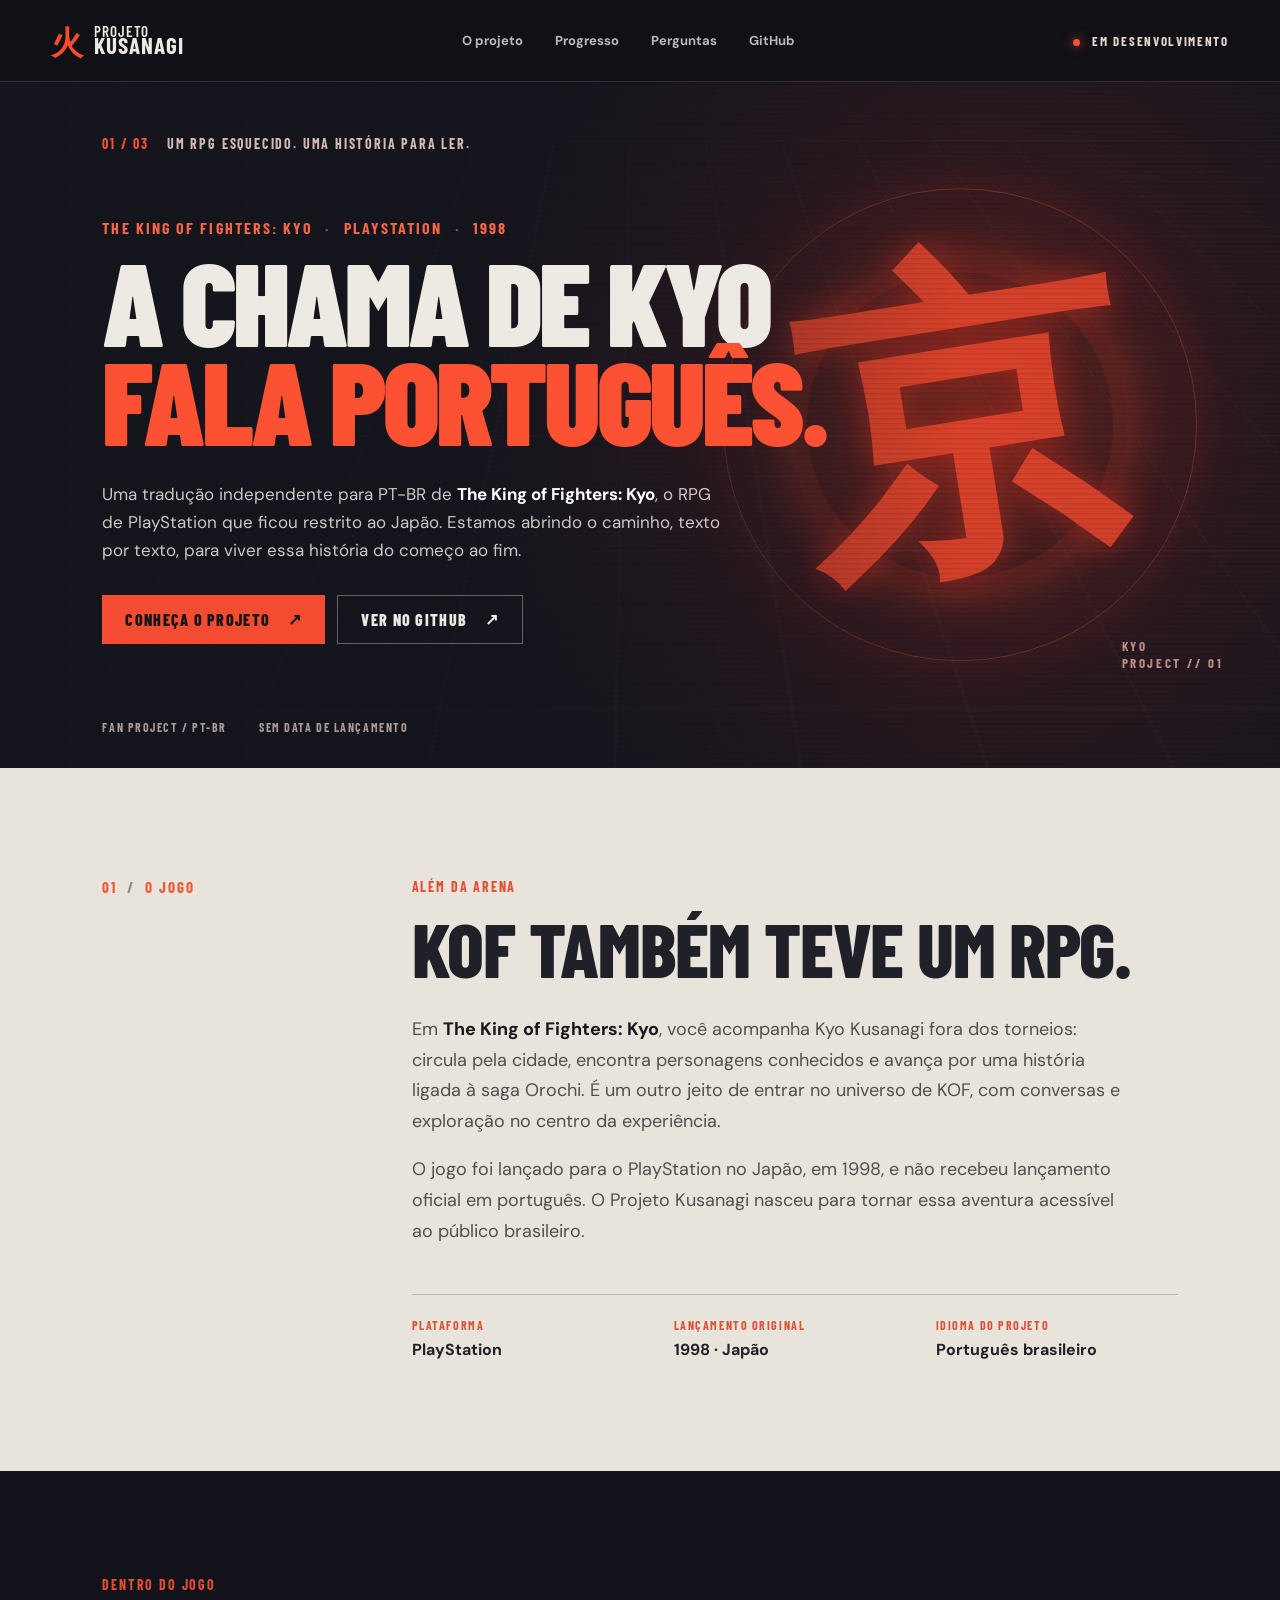
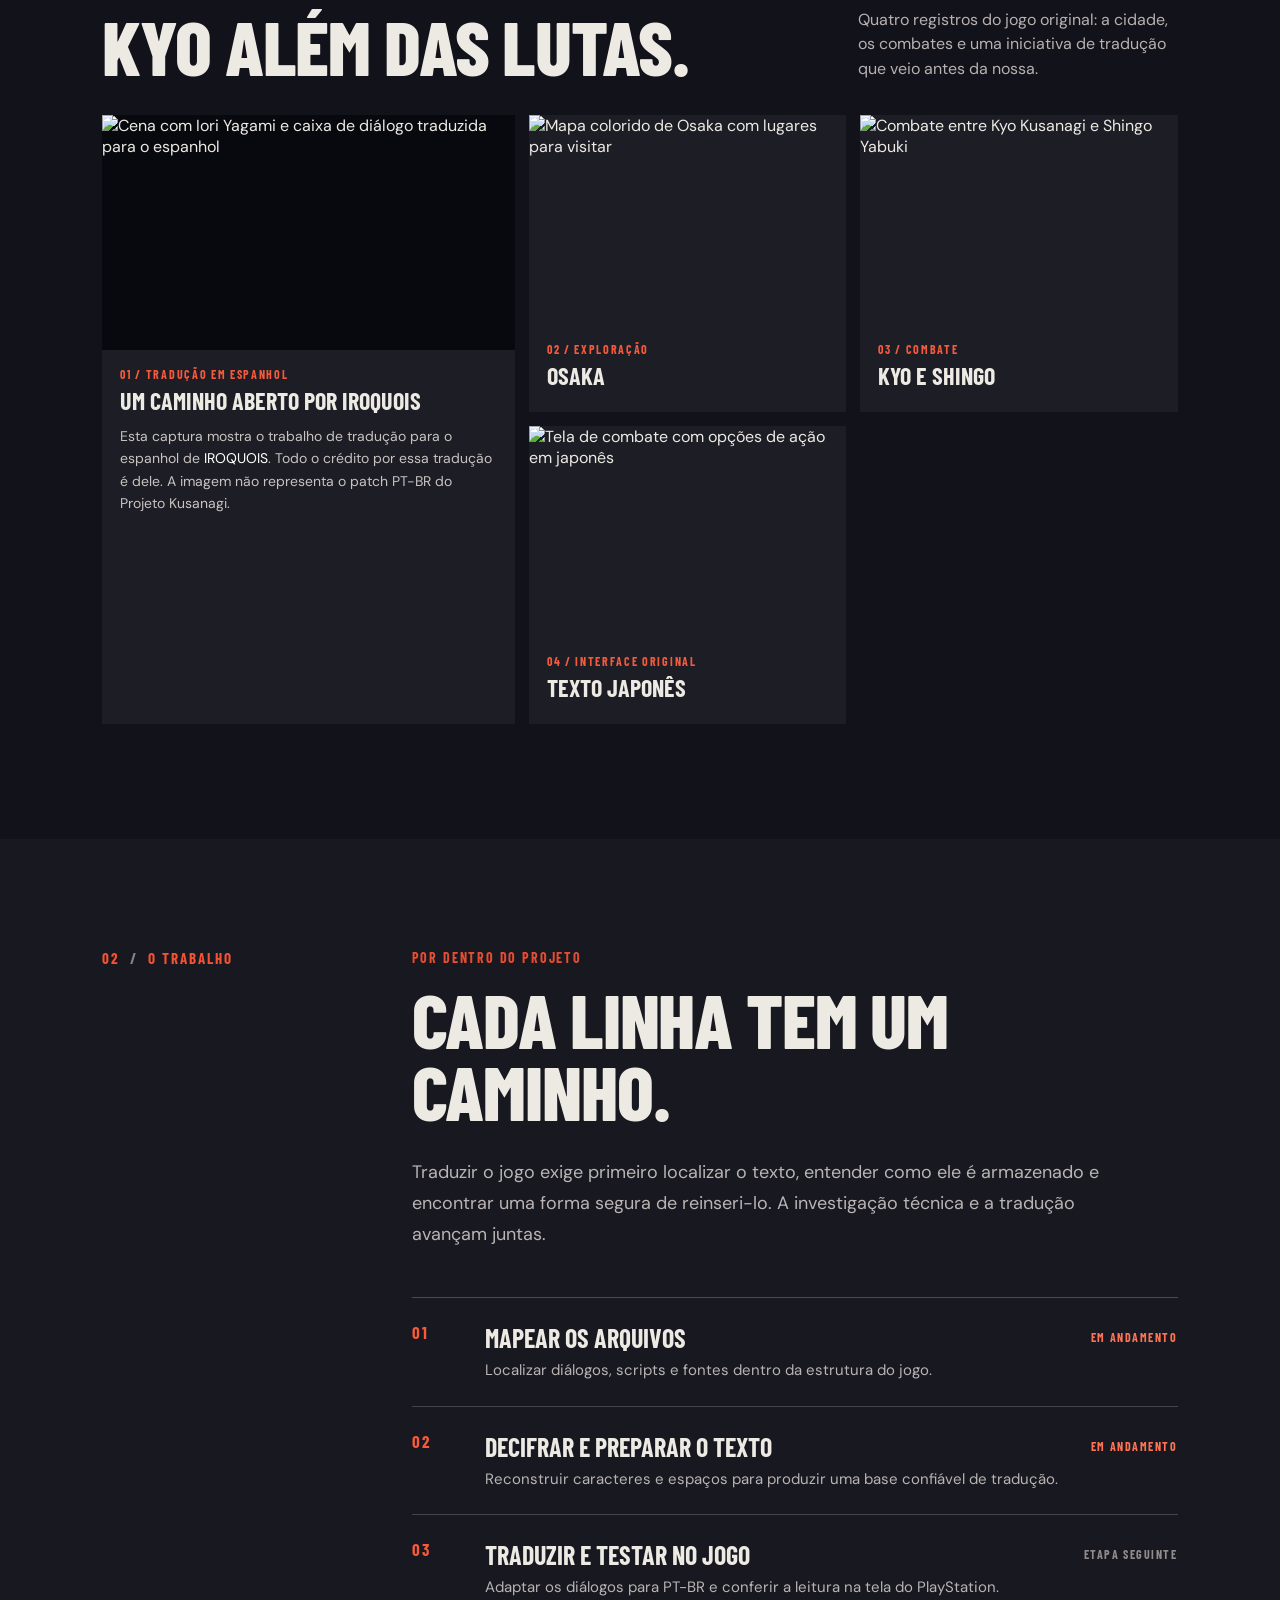
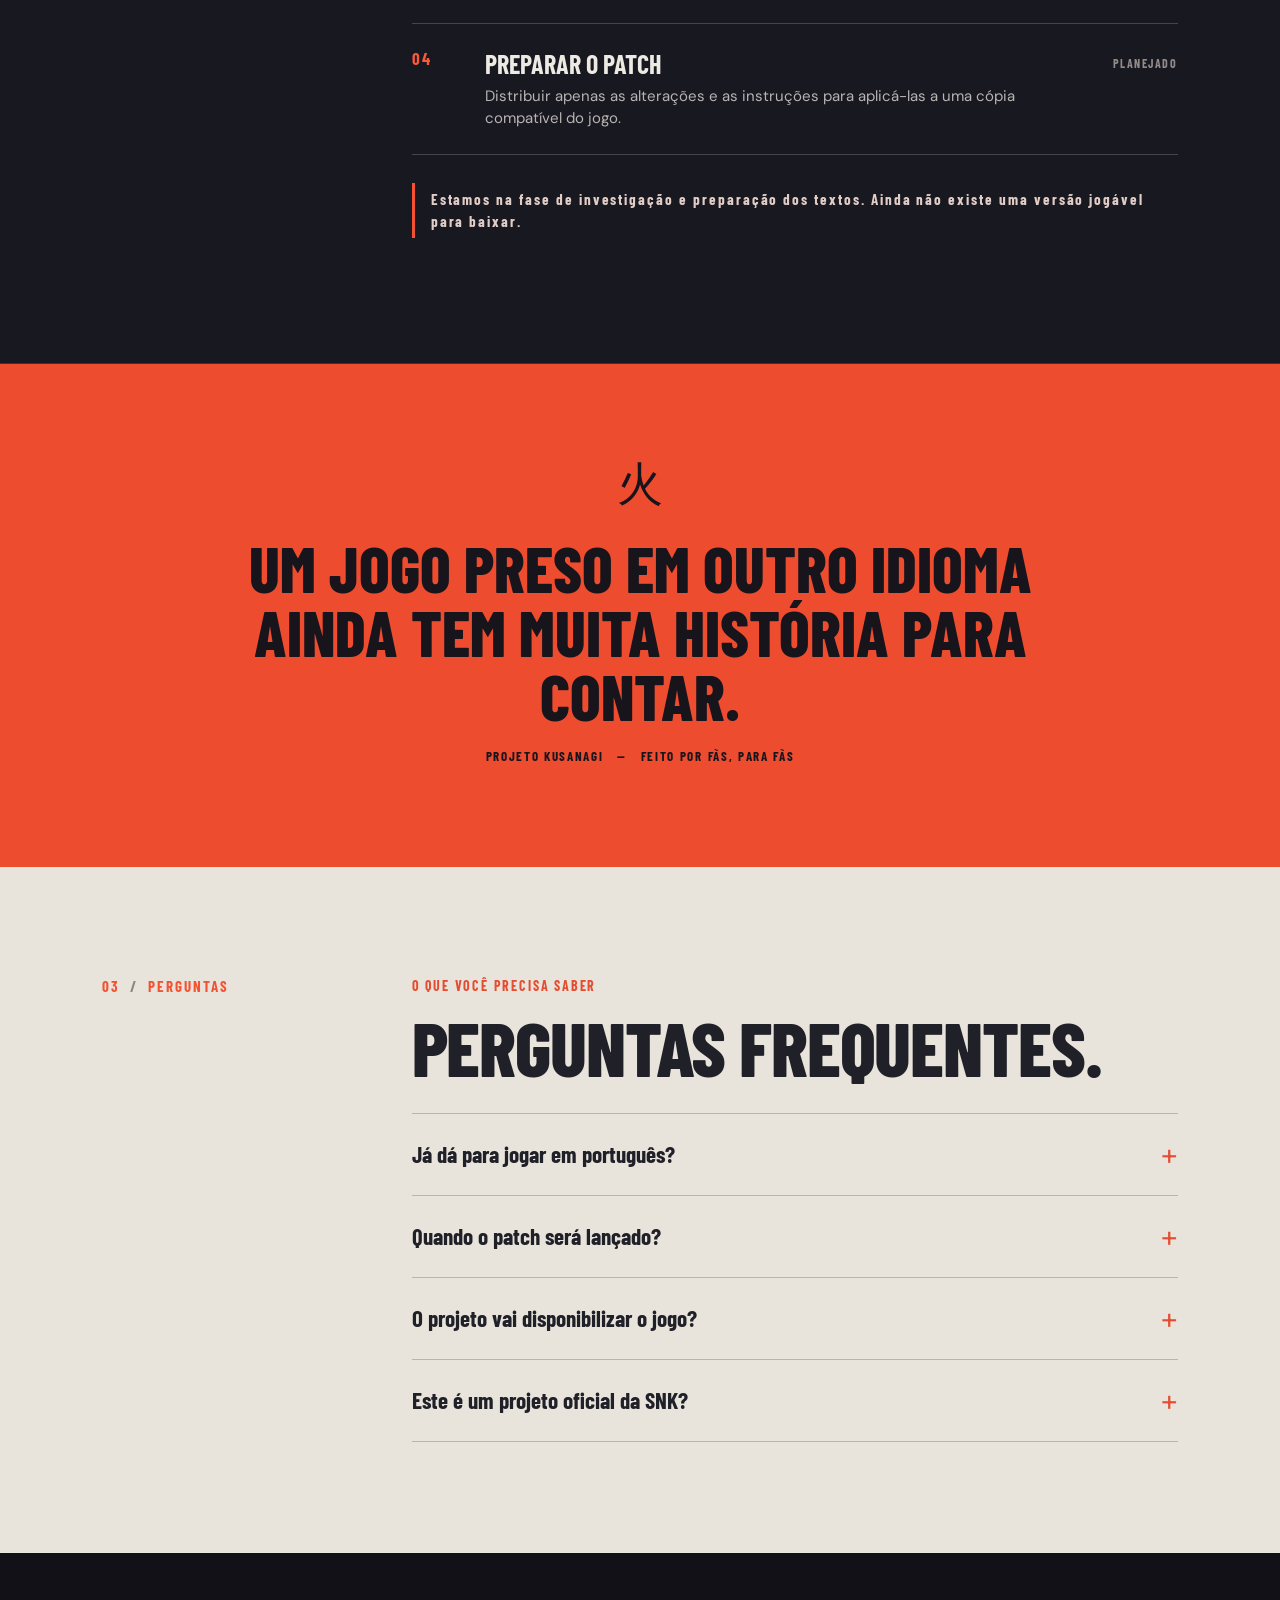
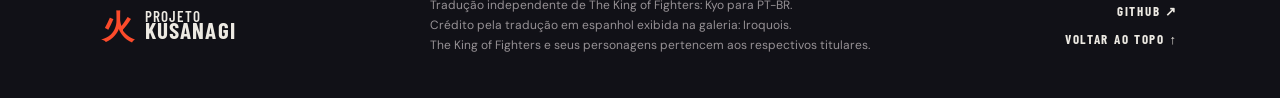
==== index.html @ 950212a1 "Publica site do Projeto Kusanagi" ====
<!doctype html>
<html lang="pt-BR">
<head>
  <meta charset="UTF-8">
  <meta name="viewport" content="width=device-width, initial-scale=1">
  <meta name="theme-color" content="#101017">
  <meta name="description" content="Projeto Kusanagi: tradução independente para português brasileiro de The King of Fighters: Kyo, RPG de PlayStation lançado apenas no Japão.">
  <title>Projeto Kusanagi — The King of Fighters: Kyo PT-BR</title>
  <link rel="stylesheet" href="style.css">
</head>
<body>
  <a class="skip" href="#conteudo">Pular para o conteúdo</a>
  <header class="topbar">
    <a class="brand" href="#inicio" aria-label="Projeto Kusanagi, início"><span class="brand-mark">火</span><span>PROJETO<br><strong>KUSANAGI</strong></span></a>
    <nav aria-label="Navegação principal"><a href="#projeto">O projeto</a><a href="#progresso">Progresso</a><a href="#perguntas">Perguntas</a><a href="https://github.com/Dulagwagon/projeto-kusanagi" target="_blank" rel="noopener noreferrer">GitHub</a></nav>
    <span class="top-status"><span class="pulse" aria-hidden="true"></span> EM DESENVOLVIMENTO</span>
  </header>
  <main id="conteudo">
    <section class="hero" id="inicio" aria-labelledby="hero-title">
      <div class="hero-grid" aria-hidden="true"></div>
      <div class="hero-inner">
        <p class="eyebrow"><span>01 / 03</span> UM RPG ESQUECIDO. UMA HISTÓRIA PARA LER.</p>
        <p class="overline">THE KING OF FIGHTERS: KYO <span>·</span> PLAYSTATION <span>·</span> 1998</p>
        <h1 id="hero-title">A chama de Kyo<br><em>fala português.</em></h1>
        <p class="hero-copy">Uma tradução independente para PT-BR de <strong>The King of Fighters: Kyo</strong>, o RPG de PlayStation que ficou restrito ao Japão. Estamos abrindo o caminho, texto por texto, para viver essa história do começo ao fim.</p>
        <div class="hero-actions"><a class="button primary" href="#projeto">Conheça o projeto <span aria-hidden="true">↗</span></a><a class="button secondary" href="https://github.com/Dulagwagon/projeto-kusanagi" target="_blank" rel="noopener noreferrer">Ver no GitHub <span aria-hidden="true">↗</span></a></div>
        <div class="hero-foot"><span>FAN PROJECT / PT-BR</span><span>SEM DATA DE LANÇAMENTO</span></div>
      </div>
      <div class="hero-art" aria-hidden="true"><span class="ring r1"></span><span class="ring r2"></span><span class="kanji">京</span><span class="art-caption">KYO<br>PROJECT // 01</span></div>
    </section>
    <section class="intro section" id="projeto" aria-labelledby="intro-title">
      <div class="section-index">01 <span>/</span> O JOGO</div>
      <div class="section-body"><p class="kicker">ALÉM DA ARENA</p><h2 id="intro-title">KOF também teve um RPG.</h2><p>Em <strong>The King of Fighters: Kyo</strong>, você acompanha Kyo Kusanagi fora dos torneios: circula pela cidade, encontra personagens conhecidos e avança por uma história ligada à saga Orochi. É um outro jeito de entrar no universo de KOF, com conversas e exploração no centro da experiência.</p><p>O jogo foi lançado para o PlayStation no Japão, em 1998, e não recebeu lançamento oficial em português. O Projeto Kusanagi nasceu para tornar essa aventura acessível ao público brasileiro.</p><div class="facts"><div><small>PLATAFORMA</small><strong>PlayStation</strong></div><div><small>LANÇAMENTO ORIGINAL</small><strong>1998 · Japão</strong></div><div><small>IDIOMA DO PROJETO</small><strong>Português brasileiro</strong></div></div></div>
    </section>
    <section class="gallery-section" id="imagens" aria-labelledby="gallery-title">
      <div class="gallery-heading"><div><p class="kicker">DENTRO DO JOGO</p><h2 id="gallery-title">Kyo além das lutas.</h2></div><p>Quatro registros do jogo original: a cidade, os combates e uma iniciativa de tradução que veio antes da nossa.</p></div>
      <div class="gallery-grid">
        <figure class="gallery-feature"><img src="images/kofkyo-3.png" alt="Cena com Iori Yagami e caixa de diálogo traduzida para o espanhol" width="450" height="256" loading="lazy"><figcaption><span>01 / TRADUÇÃO EM ESPANHOL</span><strong>Um caminho aberto por Iroquois</strong><p>Esta captura mostra o trabalho de tradução para o espanhol de <strong>Iroquois</strong>. Todo o crédito por essa tradução é dele. A imagem não representa o patch PT-BR do Projeto Kusanagi.</p></figcaption></figure>
        <figure><img src="images/kofkyo-2.png" alt="Mapa colorido de Osaka com lugares para visitar" width="320" height="212" loading="lazy"><figcaption><span>02 / EXPLORAÇÃO</span><strong>Osaka</strong></figcaption></figure>
        <figure><img src="images/kofkyo-1.png" alt="Combate entre Kyo Kusanagi e Shingo Yabuki" width="320" height="212" loading="lazy"><figcaption><span>03 / COMBATE</span><strong>Kyo e Shingo</strong></figcaption></figure>
        <figure><img src="images/kofkyo-8.png" alt="Tela de combate com opções de ação em japonês" width="320" height="212" loading="lazy"><figcaption><span>04 / INTERFACE ORIGINAL</span><strong>Texto japonês</strong></figcaption></figure>
      </div>
    </section>
    <section class="process section" id="progresso" aria-labelledby="process-title">
      <div class="section-index">02 <span>/</span> O TRABALHO</div>
      <div class="section-body"><p class="kicker">POR DENTRO DO PROJETO</p><h2 id="process-title">Cada linha tem um caminho.</h2><p class="process-lead">Traduzir o jogo exige primeiro localizar o texto, entender como ele é armazenado e encontrar uma forma segura de reinseri-lo. A investigação técnica e a tradução avançam juntas.</p><ol class="steps"><li><span class="step-no">01</span><div><h3>Mapear os arquivos</h3><p>Localizar diálogos, scripts e fontes dentro da estrutura do jogo.</p></div><span class="step-state done">EM ANDAMENTO</span></li><li><span class="step-no">02</span><div><h3>Decifrar e preparar o texto</h3><p>Reconstruir caracteres e espaços para produzir uma base confiável de tradução.</p></div><span class="step-state done">EM ANDAMENTO</span></li><li><span class="step-no">03</span><div><h3>Traduzir e testar no jogo</h3><p>Adaptar os diálogos para PT-BR e conferir a leitura na tela do PlayStation.</p></div><span class="step-state">ETAPA SEGUINTE</span></li><li><span class="step-no">04</span><div><h3>Preparar o patch</h3><p>Distribuir apenas as alterações e as instruções para aplicá-las a uma cópia compatível do jogo.</p></div><span class="step-state">PLANEJADO</span></li></ol><p class="progress-note">Estamos na fase de investigação e preparação dos textos. Ainda não existe uma versão jogável para baixar.</p></div>
    </section>
    <section class="statement" aria-label="Mensagem do projeto"><span class="statement-icon" aria-hidden="true">火</span><blockquote>Um jogo preso em outro idioma ainda tem muita história para contar.</blockquote><p>PROJETO KUSANAGI <span>—</span> FEITO POR FÃS, PARA FÃS</p></section>
    <section class="faq section" id="perguntas" aria-labelledby="faq-title"><div class="section-index">03 <span>/</span> PERGUNTAS</div><div class="section-body"><p class="kicker">O QUE VOCÊ PRECISA SABER</p><h2 id="faq-title">Perguntas frequentes.</h2><details><summary>Já dá para jogar em português?</summary><p>Ainda não. A tradução está em desenvolvimento, começando pela identificação e preparação dos textos do jogo.</p></details><details><summary>Quando o patch será lançado?</summary><p>Não há uma data definida. Vamos anunciar o lançamento quando a tradução e os testes estiverem prontos.</p></details><details><summary>O projeto vai disponibilizar o jogo?</summary><p>Não. A intenção é distribuir somente um patch com as alterações da tradução. Para usá-lo, será necessária uma cópia compatível do jogo original.</p></details><details><summary>Este é um projeto oficial da SNK?</summary><p>Não. O Projeto Kusanagi é uma iniciativa independente de fãs e não tem vínculo oficial com a SNK.</p></details></div></section>
  </main>
  <footer><a class="brand" href="#inicio"><span class="brand-mark">火</span><span>PROJETO<br><strong>KUSANAGI</strong></span></a><p>Tradução independente de The King of Fighters: Kyo para PT-BR.<br>Crédito pela tradução em espanhol exibida na galeria: Iroquois.<br>The King of Fighters e seus personagens pertencem aos respectivos titulares.</p><div class="footer-links"><a href="https://github.com/Dulagwagon/projeto-kusanagi" target="_blank" rel="noopener noreferrer">GITHUB ↗</a><a href="#inicio" class="back-top">VOLTAR AO TOPO ↑</a></div></footer>
</body>
</html>
---- style.css ----
@import url('https://fonts.googleapis.com/css2?family=Barlow+Condensed:wght@500;600;700;800;900&family=DM+Sans:wght@400;500;600;700&display=swap');
:root{font-family:'DM Sans',Arial,sans-serif;color:#edeae3;background:#101017;scroll-behavior:smooth}*{box-sizing:border-box}body{margin:0}a{color:inherit}a:focus-visible,summary:focus-visible{outline:2px solid #fa5131;outline-offset:5px}.skip{position:absolute;left:-9999px;top:1rem;z-index:10;background:#fff;color:#111;padding:.7rem}.skip:focus{left:1rem}.topbar{height:82px;padding:0 max(4vw,24px);display:flex;align-items:center;gap:3rem;border-bottom:1px solid #ffffff20;position:relative;z-index:2;background:#101017}.brand{text-decoration:none;display:inline-flex;align-items:center;gap:10px;font-family:'Barlow Condensed',Impact,sans-serif;font-weight:600;line-height:.77;letter-spacing:.06em;font-size:15px;white-space:nowrap}.brand strong{font-size:23px;letter-spacing:.045em}.brand-mark{font-size:32px;color:#fc4b2b;line-height:1}.topbar nav{display:flex;gap:2rem;margin:auto;font-size:13px;font-weight:700}.topbar nav a{text-decoration:none;color:#bcb9b9}.topbar nav a:hover,.back-top:hover{color:#fb5435}.top-status{font-family:'Barlow Condensed',sans-serif;font-weight:700;letter-spacing:.13em;font-size:13px;white-space:nowrap;color:#e6d6ca}.pulse{display:inline-block;width:7px;height:7px;background:#fa5131;border-radius:50%;margin-right:8px;box-shadow:0 0 12px #fa5131}.hero{min-height:650px;position:relative;overflow:hidden;background:radial-gradient(circle at 76% 48%,#69251e 0%,#2c1920 24%,transparent 52%),#15151d}.hero:after{content:'';position:absolute;inset:0;pointer-events:none;background:linear-gradient(90deg,#15151d 2%,transparent 75%),repeating-linear-gradient(0deg,transparent 0 3px,#00000016 4px 5px)}.hero-grid{position:absolute;inset:0;background-image:linear-gradient(#ffffff08 1px,transparent 1px),linear-gradient(90deg,#ffffff08 1px,transparent 1px);background-size:70px 70px;transform:perspective(600px) rotateX(40deg) scale(1.8);opacity:.6}.hero-inner{position:relative;z-index:1;max-width:850px;padding:53px 0 34px max(8vw,28px)}.eyebrow,.overline,.hero-foot,.kicker,.section-index,.facts small,.step-no,.step-state,.progress-note,.statement p,.back-top{font-family:'Barlow Condensed',Impact,sans-serif;font-weight:700;letter-spacing:.13em}.eyebrow{font-size:14px;color:#d5bab4;margin:0 0 66px}.eyebrow span{color:#fa5131;margin-right:13px}.overline{font-size:16px;color:#fa6545;margin:0 0 14px}.overline span{padding:0 7px;color:#7c6866}.hero h1{font-family:'Barlow Condensed',Impact,sans-serif;font-size:clamp(76px,9.2vw,146px);font-weight:900;line-height:.84;letter-spacing:-.035em;text-transform:uppercase;margin:0;max-width:900px}.hero h1 em{font-style:normal;color:#fc5132}.hero-copy{font-size:17px;line-height:1.65;color:#cbc8c5;max-width:620px;margin:31px 0}.hero-copy strong{color:#fff}.hero-actions{display:flex;gap:12px;flex-wrap:wrap}.button{display:inline-flex;align-items:center;justify-content:center;gap:18px;min-height:49px;padding:0 23px;text-decoration:none;text-transform:uppercase;letter-spacing:.08em;font-family:'Barlow Condensed',sans-serif;font-size:16px;font-weight:800;transition:transform .15s,background .15s}.button:hover{transform:translateY(-2px)}.primary{background:#f34c30;color:#17141a}.primary:hover{background:#ff6b48}.secondary{border:1px solid #aaa4a18a}.secondary:hover{background:#ffffff16}.hero-foot{display:flex;gap:32px;color:#a99b97;font-size:12px;margin-top:76px}.hero-art{position:absolute;right:4%;top:50%;transform:translateY(-50%);width:min(42vw,600px);height:min(42vw,600px);display:flex;align-items:center;justify-content:center;color:#f84a2e;opacity:.8}.ring{position:absolute;border:1px solid #ff74425b;border-radius:50%;inset:6%;box-shadow:0 0 60px #ee39222a,inset 0 0 50px #ee392217}.r2{inset:19%;border:14px solid #fc482d25;box-shadow:0 0 55px #f34b2a65}.kanji{font-family:serif;font-size:clamp(160px,26vw,380px);font-weight:900;text-shadow:0 0 35px #f6342790;transform:rotate(-9deg)}.art-caption{position:absolute;bottom:4%;right:1%;font:700 13px/1.3 'Barlow Condensed',sans-serif;letter-spacing:.2em;color:#e6b2a5}.section{display:grid;grid-template-columns:minmax(150px,24%) minmax(0,850px);gap:4vw;padding:110px max(8vw,28px);border-bottom:1px solid #ffffff20}.intro{background:#e8e4db;color:#202028}.section-index{font-size:15px;color:#f35332}.section-index span{color:#8d8582;padding:0 5px}.kicker{font-size:14px;color:#e44d31;margin:0 0 16px}.section h2{font:800 clamp(50px,6vw,83px)/.95 'Barlow Condensed',Impact,sans-serif;text-transform:uppercase;letter-spacing:-.015em;margin:0 0 30px}.section-body>p:not(.kicker):not(.progress-note){font-size:18px;line-height:1.7;max-width:720px;color:#514e50}.intro .section-body>p strong{color:#17171e}.facts{display:grid;grid-template-columns:repeat(3,1fr);gap:20px;border-top:1px solid #bcb5ad;margin-top:48px;padding-top:23px}.facts div{display:grid;gap:7px}.facts small{color:#da5137;font-size:12px}.facts strong{font-size:16px}.process{background:#181820}.process .section-body>p:not(.kicker){color:#bab5b4}.steps{list-style:none;padding:0;margin:48px 0 23px;border-top:1px solid #ffffff36}.steps li{display:grid;grid-template-columns:53px minmax(0,1fr) auto;gap:20px;align-items:start;padding:24px 0;border-bottom:1px solid #ffffff30}.step-no{font-size:17px;color:#f65a3b}.steps h3{font:700 26px 'Barlow Condensed',sans-serif;text-transform:uppercase;margin:0 0 6px}.steps p{color:#b9b4b3;font-size:15px;line-height:1.5;margin:0}.step-state{color:#938b8a;font-size:12px;padding-top:8px;white-space:nowrap}.step-state.done{color:#ff7355}.progress-note{font-size:15px!important;line-height:1.5;color:#e2cdc6!important;border-left:3px solid #f45134;padding:5px 0 5px 16px;margin-top:28px}.statement{text-align:center;padding:90px 24px;background:#ee4c2f;color:#18141b}.statement-icon{font-size:46px}.statement blockquote{font:800 clamp(35px,5vw,65px)/1 'Barlow Condensed',sans-serif;text-transform:uppercase;max-width:840px;margin:20px auto}.statement p{font-size:13px}.statement p span{padding:0 9px}.faq{background:#e8e4db;color:#202028}.faq details{border-top:1px solid #bbb4ad;padding:21px 0}.faq details:last-child{border-bottom:1px solid #bbb4ad}.faq summary{font:700 23px 'Barlow Condensed',sans-serif;cursor:pointer;list-style:none;display:flex;align-items:center;justify-content:space-between;gap:20px}.faq summary::-webkit-details-marker{display:none}.faq summary:after{content:'+';font:400 30px 'DM Sans',sans-serif;color:#e44d31}.faq details[open] summary:after{content:'−'}.faq details p{font-size:16px;line-height:1.6;color:#514e50;max-width:650px;margin:15px 0 2px}footer{display:flex;justify-content:space-between;gap:40px;align-items:center;padding:42px max(8vw,28px);background:#111117}footer p{font-size:12px;line-height:1.7;color:#969195;margin:0}.back-top{font-size:13px;text-decoration:none;white-space:nowrap}@media(max-width:900px){.hero-art{opacity:.23;right:-18%;width:72vw;height:72vw}.top-status{display:none}.hero-inner{padding-right:24px}.hero:after{background:linear-gradient(90deg,#15151d 0%,#15151d66 100%)}.section{grid-template-columns:130px 1fr}}@media(max-width:650px){.topbar{height:75px;justify-content:space-between;gap:15px}.topbar nav{margin:0;gap:13px;font-size:12px}.topbar nav a:first-child{display:none}.brand{font-size:11px}.brand strong{font-size:17px}.brand-mark{font-size:25px}.hero{min-height:650px}.hero-inner{padding:42px 24px 36px}.eyebrow{margin-bottom:89px;font-size:12px}.overline{font-size:13px}.hero h1{font-size:clamp(66px,15vw,100px)}.hero-copy{font-size:16px}.hero-foot{margin-top:56px;gap:17px;font-size:11px}.hero-art{top:23%;right:-28%;width:90vw;height:90vw}.section{display:block;padding:72px 24px}.section-index{margin-bottom:32px}.section h2{font-size:56px}.section-body>p:not(.kicker):not(.progress-note){font-size:16px}.facts{grid-template-columns:1fr 1fr;row-gap:23px}.steps li{grid-template-columns:32px 1fr;gap:12px}.steps h3{font-size:23px}.step-state{grid-column:2;padding:0}.statement{padding:68px 24px}footer{display:grid;gap:25px;padding:36px 24px}}@media(prefers-reduced-motion:reduce){:root{scroll-behavior:auto}.button{transition:none}}
.gallery-section{padding:105px max(8vw,28px) 115px;background:#12121a}.gallery-heading{display:flex;justify-content:space-between;align-items:end;gap:35px;margin-bottom:33px}.gallery-heading h2{font:800 clamp(50px,6vw,83px)/.95 'Barlow Condensed',Impact,sans-serif;text-transform:uppercase;letter-spacing:-.015em;margin:0}.gallery-heading>p{max-width:320px;color:#b8b1b0;font-size:16px;line-height:1.55;margin:0}.gallery-grid{display:grid;grid-template-columns:1.3fr 1fr 1fr;gap:14px}.gallery-grid figure{margin:0;background:#1d1d26;min-width:0}.gallery-grid .gallery-feature{grid-column:1;grid-row:span 2}.gallery-grid img{width:100%;height:auto;display:block;image-rendering:pixelated;aspect-ratio:320/212;object-fit:cover}.gallery-feature img{aspect-ratio:450/256;object-fit:contain;background:#08090e}.gallery-grid figcaption{padding:17px 18px 22px}.gallery-grid figcaption span{display:block;color:#f65a3b;font:700 12px 'Barlow Condensed',sans-serif;letter-spacing:.14em;margin-bottom:5px}.gallery-grid figcaption strong{font:700 24px 'Barlow Condensed',sans-serif;text-transform:uppercase}.gallery-grid figcaption p{font-size:14px;line-height:1.6;color:#c9c3c0;margin:10px 0 0}.gallery-grid figcaption p strong{font:inherit;color:#fff}@media(max-width:850px){.gallery-grid{grid-template-columns:1fr 1fr}.gallery-grid .gallery-feature{grid-column:span 2;grid-row:auto}.gallery-feature img{max-height:360px}}@media(max-width:650px){.gallery-section{padding:72px 24px}.gallery-heading{display:block}.gallery-heading h2{font-size:56px}.gallery-heading>p{margin-top:18px}.gallery-grid{grid-template-columns:1fr}.gallery-grid .gallery-feature{grid-column:auto}.gallery-grid img{aspect-ratio:320/212}.gallery-feature img{aspect-ratio:450/256}.gallery-grid figcaption{padding:15px 16px 20px}}
.footer-links{display:flex;flex-direction:column;align-items:flex-end;gap:12px}.footer-links a{font:700 13px 'Barlow Condensed',sans-serif;letter-spacing:.13em;text-decoration:none;white-space:nowrap}.footer-links a:hover{color:#fb5435}@media(max-width:650px){.footer-links{align-items:flex-start}}
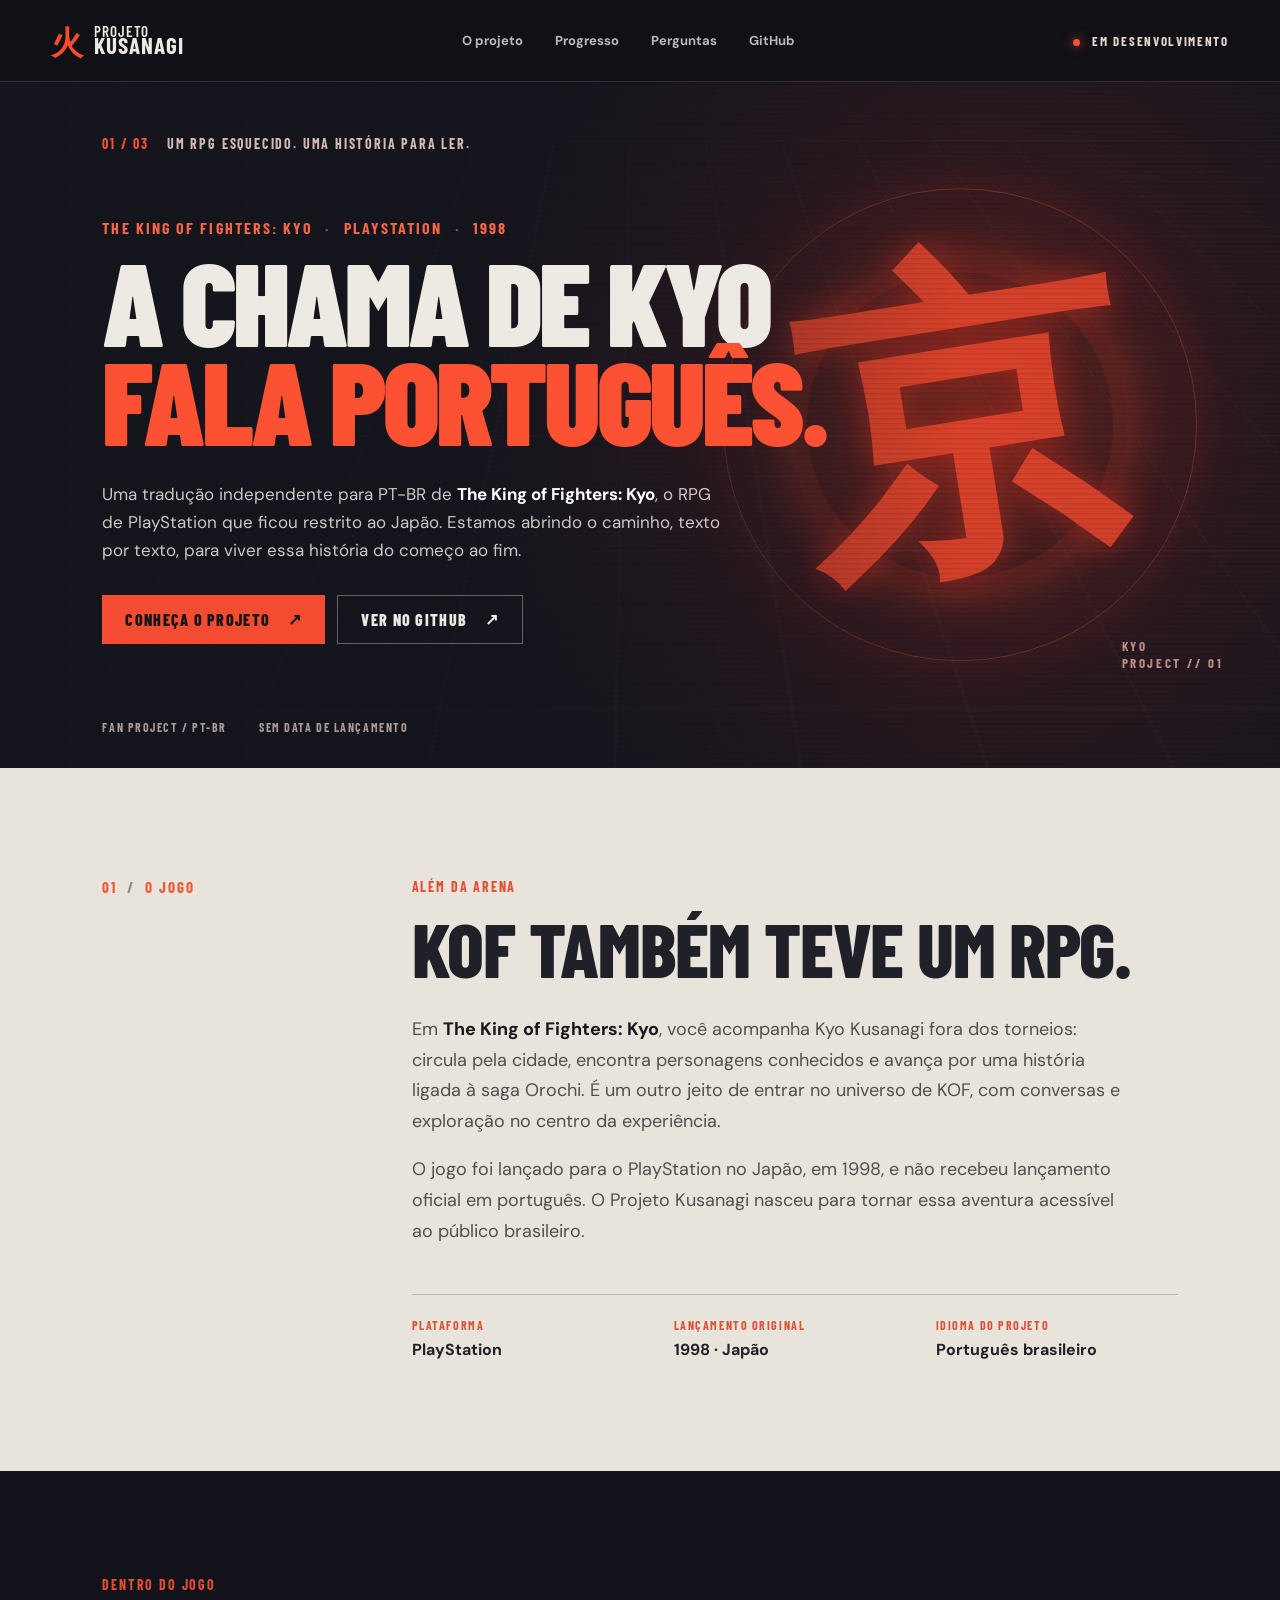
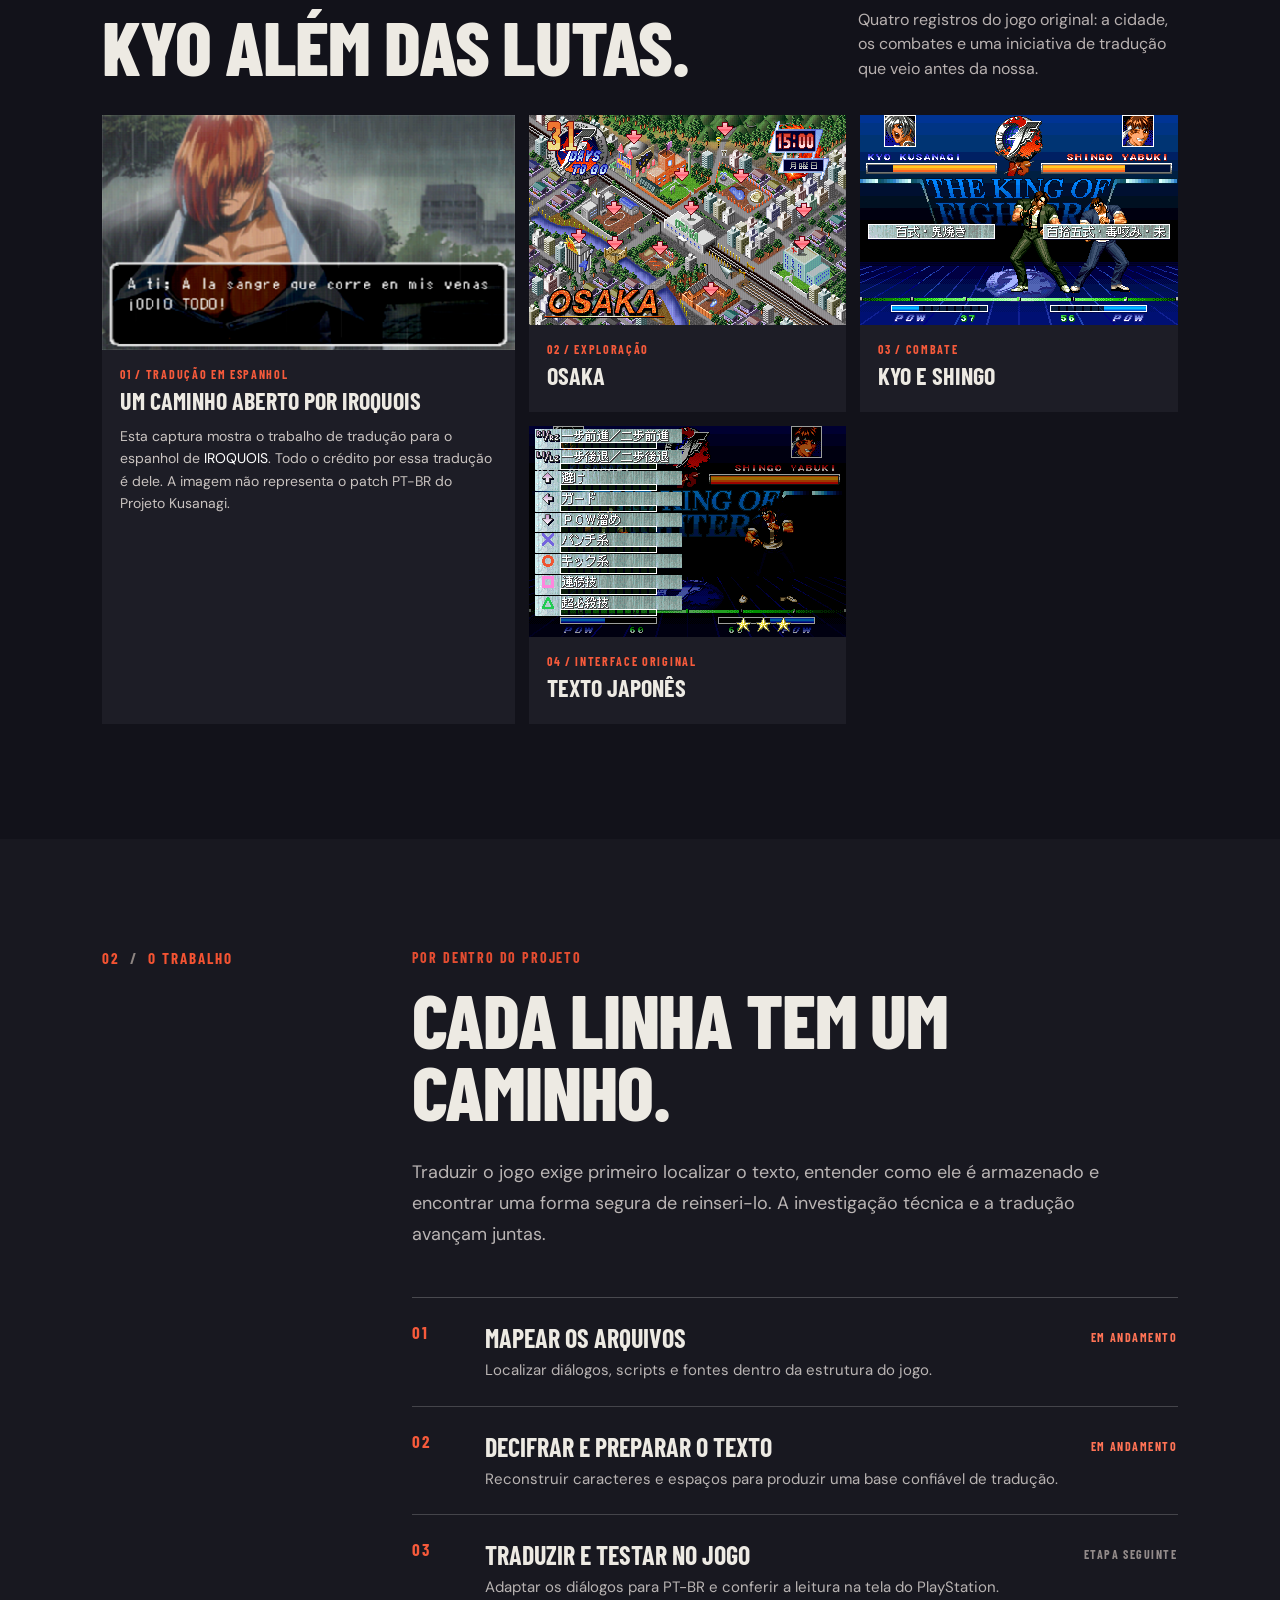
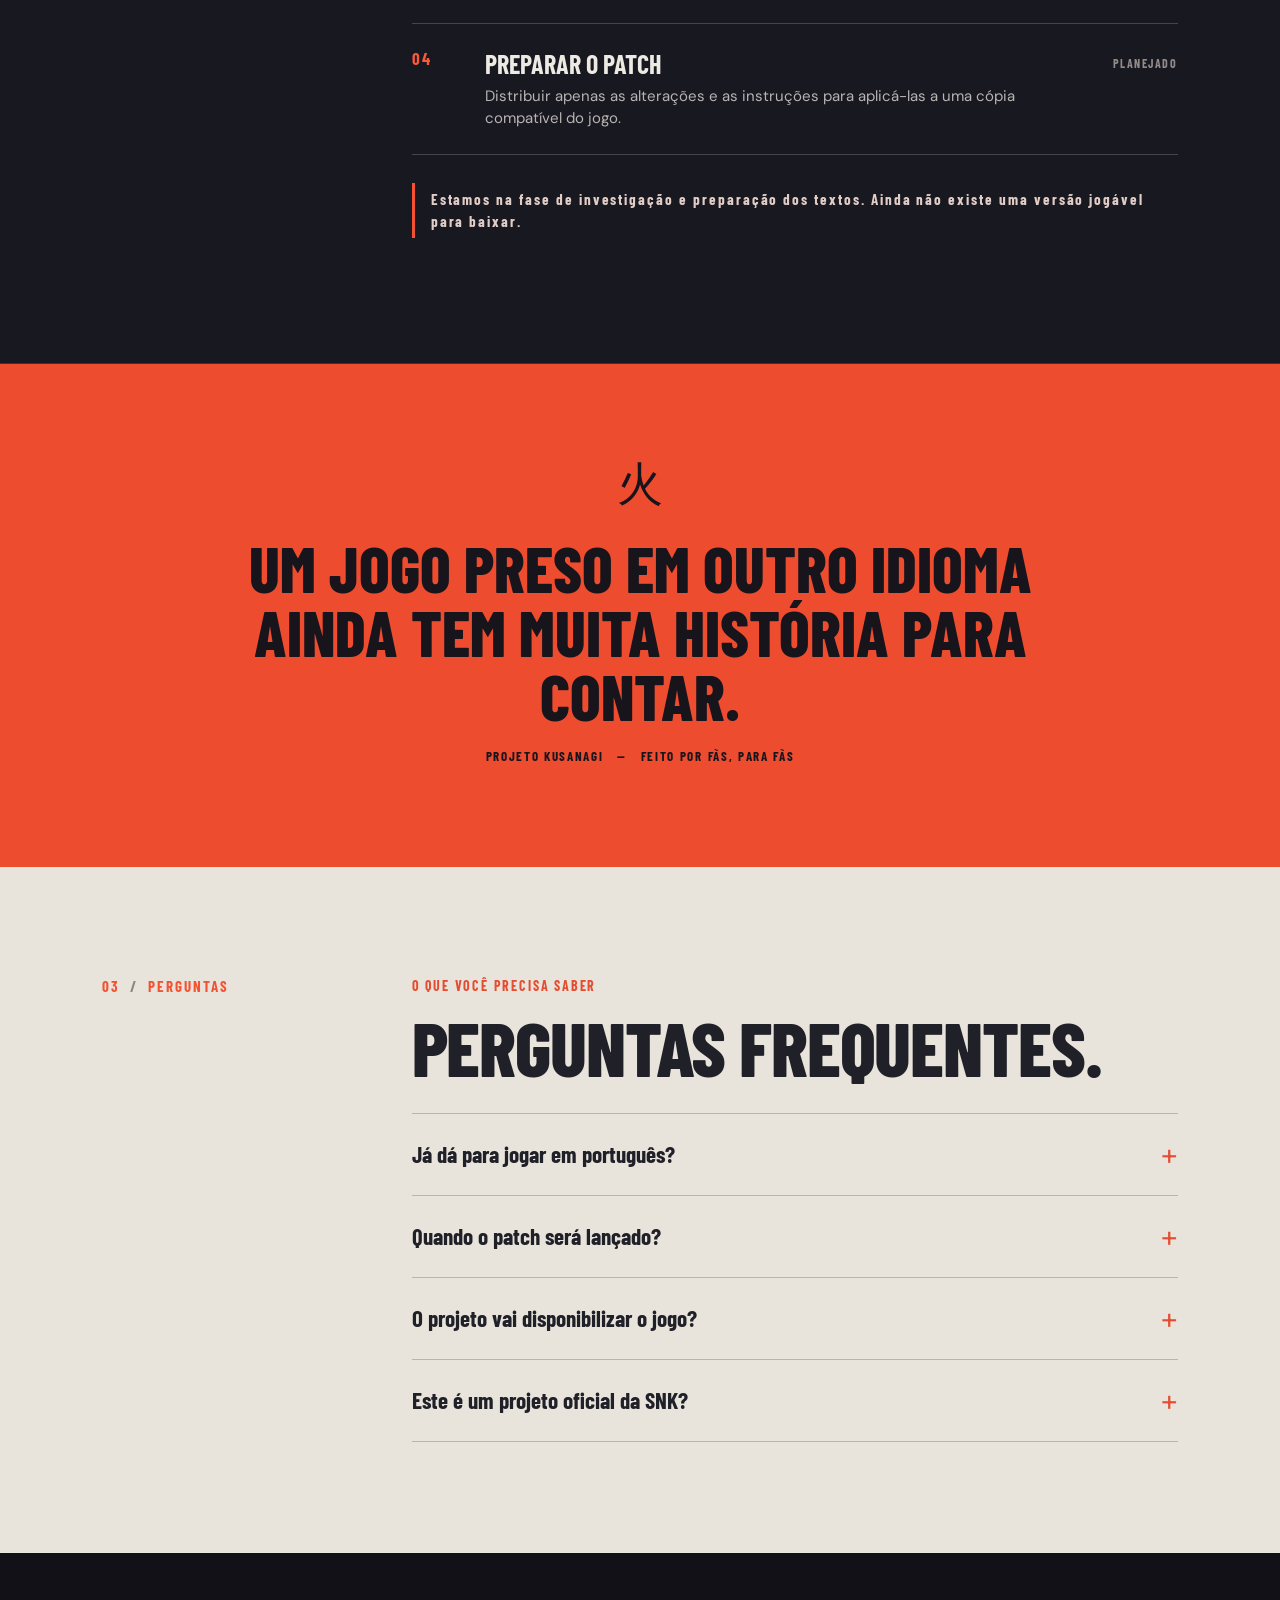
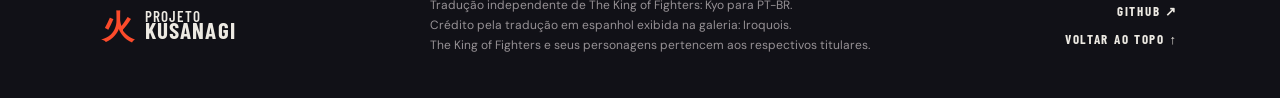
==== commit 275e2b5f: "Corrige capturas e adiciona favicon" ====
--- a/index.html
+++ b/index.html
@@ -6,6 +6,7 @@
   <meta name="theme-color" content="#101017">
   <meta name="description" content="Projeto Kusanagi: tradução independente para português brasileiro de The King of Fighters: Kyo, RPG de PlayStation lançado apenas no Japão.">
   <title>Projeto Kusanagi — The King of Fighters: Kyo PT-BR</title>
+  <link rel="icon" type="image/svg+xml" href="favicon.svg">
   <link rel="stylesheet" href="style.css">
 </head>
 <body>
@@ -35,10 +36,10 @@
     <section class="gallery-section" id="imagens" aria-labelledby="gallery-title">
       <div class="gallery-heading"><div><p class="kicker">DENTRO DO JOGO</p><h2 id="gallery-title">Kyo além das lutas.</h2></div><p>Quatro registros do jogo original: a cidade, os combates e uma iniciativa de tradução que veio antes da nossa.</p></div>
       <div class="gallery-grid">
-        <figure class="gallery-feature"><img src="images/kofkyo-3.png" alt="Cena com Iori Yagami e caixa de diálogo traduzida para o espanhol" width="450" height="256" loading="lazy"><figcaption><span>01 / TRADUÇÃO EM ESPANHOL</span><strong>Um caminho aberto por Iroquois</strong><p>Esta captura mostra o trabalho de tradução para o espanhol de <strong>Iroquois</strong>. Todo o crédito por essa tradução é dele. A imagem não representa o patch PT-BR do Projeto Kusanagi.</p></figcaption></figure>
-        <figure><img src="images/kofkyo-2.png" alt="Mapa colorido de Osaka com lugares para visitar" width="320" height="212" loading="lazy"><figcaption><span>02 / EXPLORAÇÃO</span><strong>Osaka</strong></figcaption></figure>
-        <figure><img src="images/kofkyo-1.png" alt="Combate entre Kyo Kusanagi e Shingo Yabuki" width="320" height="212" loading="lazy"><figcaption><span>03 / COMBATE</span><strong>Kyo e Shingo</strong></figcaption></figure>
-        <figure><img src="images/kofkyo-8.png" alt="Tela de combate com opções de ação em japonês" width="320" height="212" loading="lazy"><figcaption><span>04 / INTERFACE ORIGINAL</span><strong>Texto japonês</strong></figcaption></figure>
+        <figure class="gallery-feature"><img src="kofkyo-3.png" alt="Cena com Iori Yagami e caixa de diálogo traduzida para o espanhol" width="450" height="256" loading="lazy"><figcaption><span>01 / TRADUÇÃO EM ESPANHOL</span><strong>Um caminho aberto por Iroquois</strong><p>Esta captura mostra o trabalho de tradução para o espanhol de <strong>Iroquois</strong>. Todo o crédito por essa tradução é dele. A imagem não representa o patch PT-BR do Projeto Kusanagi.</p></figcaption></figure>
+        <figure><img src="kofkyo-2.png" alt="Mapa colorido de Osaka com lugares para visitar" width="320" height="212" loading="lazy"><figcaption><span>02 / EXPLORAÇÃO</span><strong>Osaka</strong></figcaption></figure>
+        <figure><img src="kofkyo-1.png" alt="Combate entre Kyo Kusanagi e Shingo Yabuki" width="320" height="212" loading="lazy"><figcaption><span>03 / COMBATE</span><strong>Kyo e Shingo</strong></figcaption></figure>
+        <figure><img src="kofkyo-8.png" alt="Tela de combate com opções de ação em japonês" width="320" height="212" loading="lazy"><figcaption><span>04 / INTERFACE ORIGINAL</span><strong>Texto japonês</strong></figcaption></figure>
       </div>
     </section>
     <section class="process section" id="progresso" aria-labelledby="process-title">
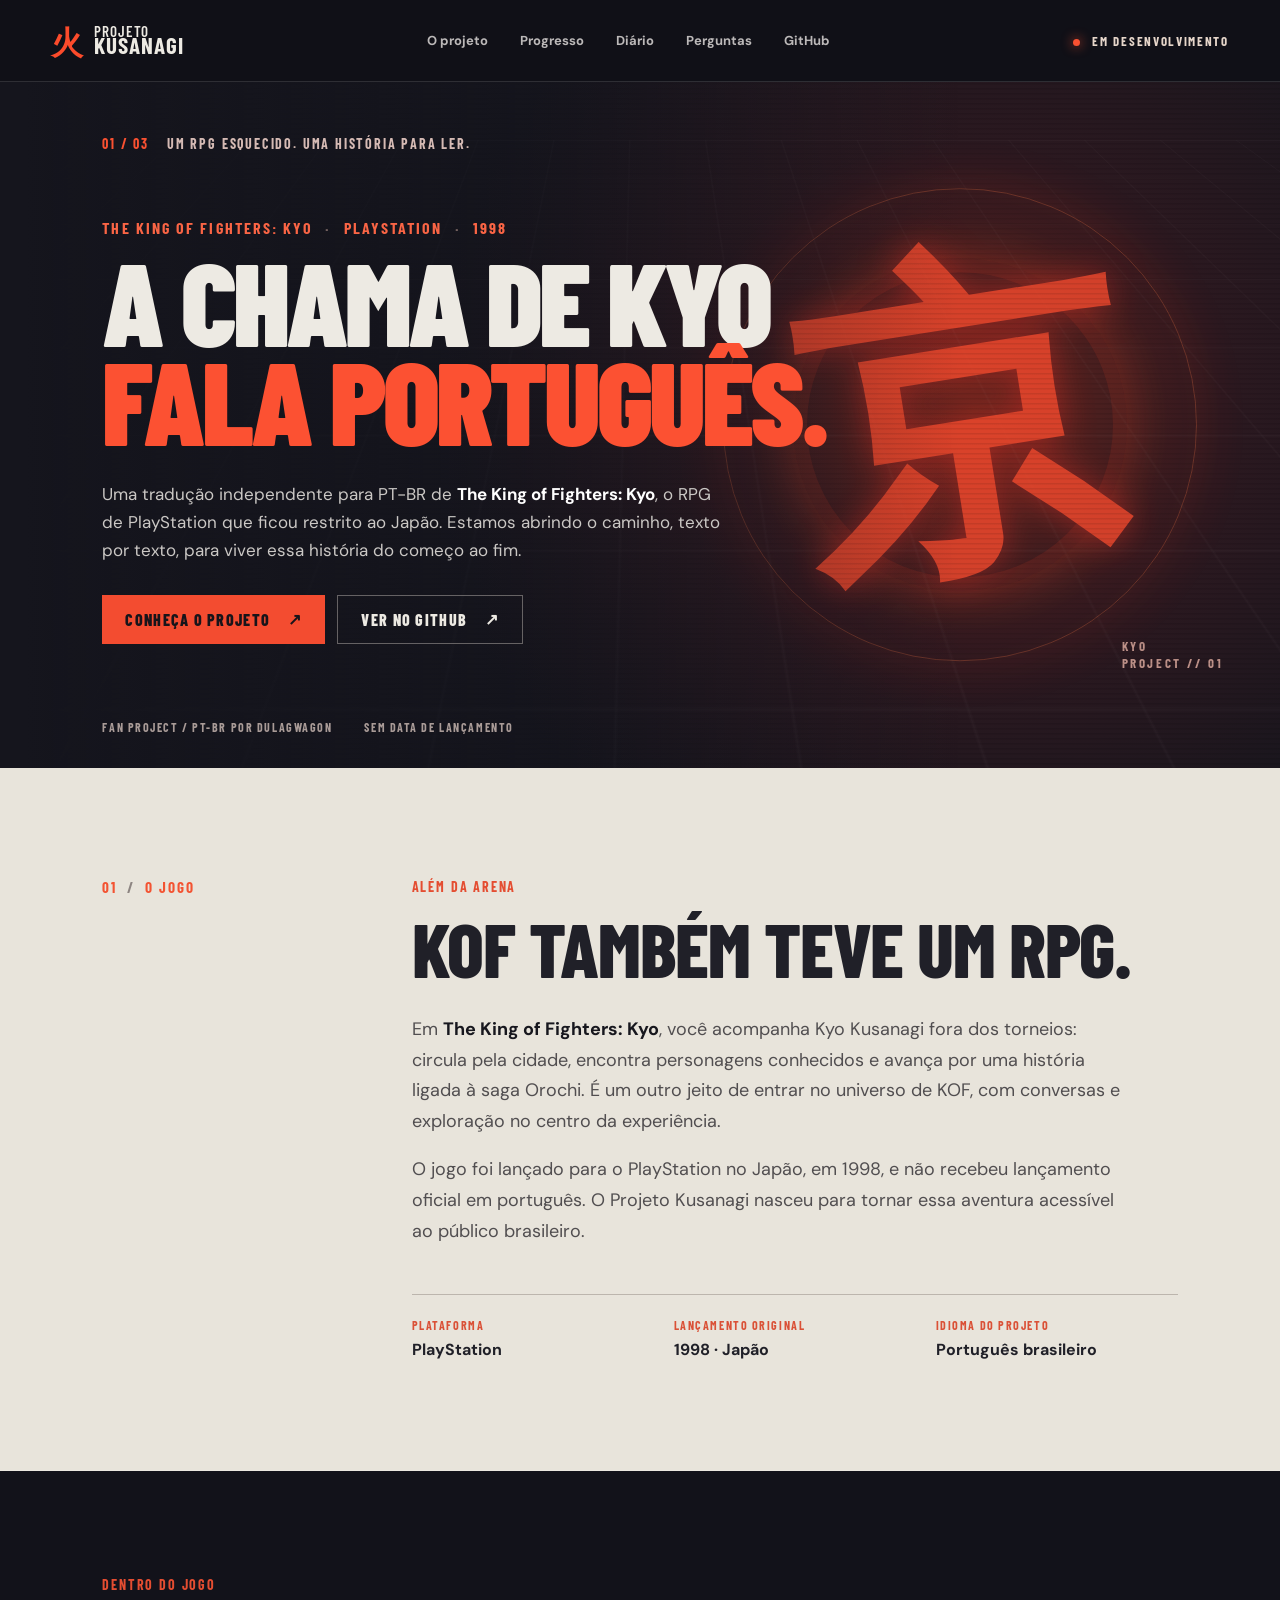
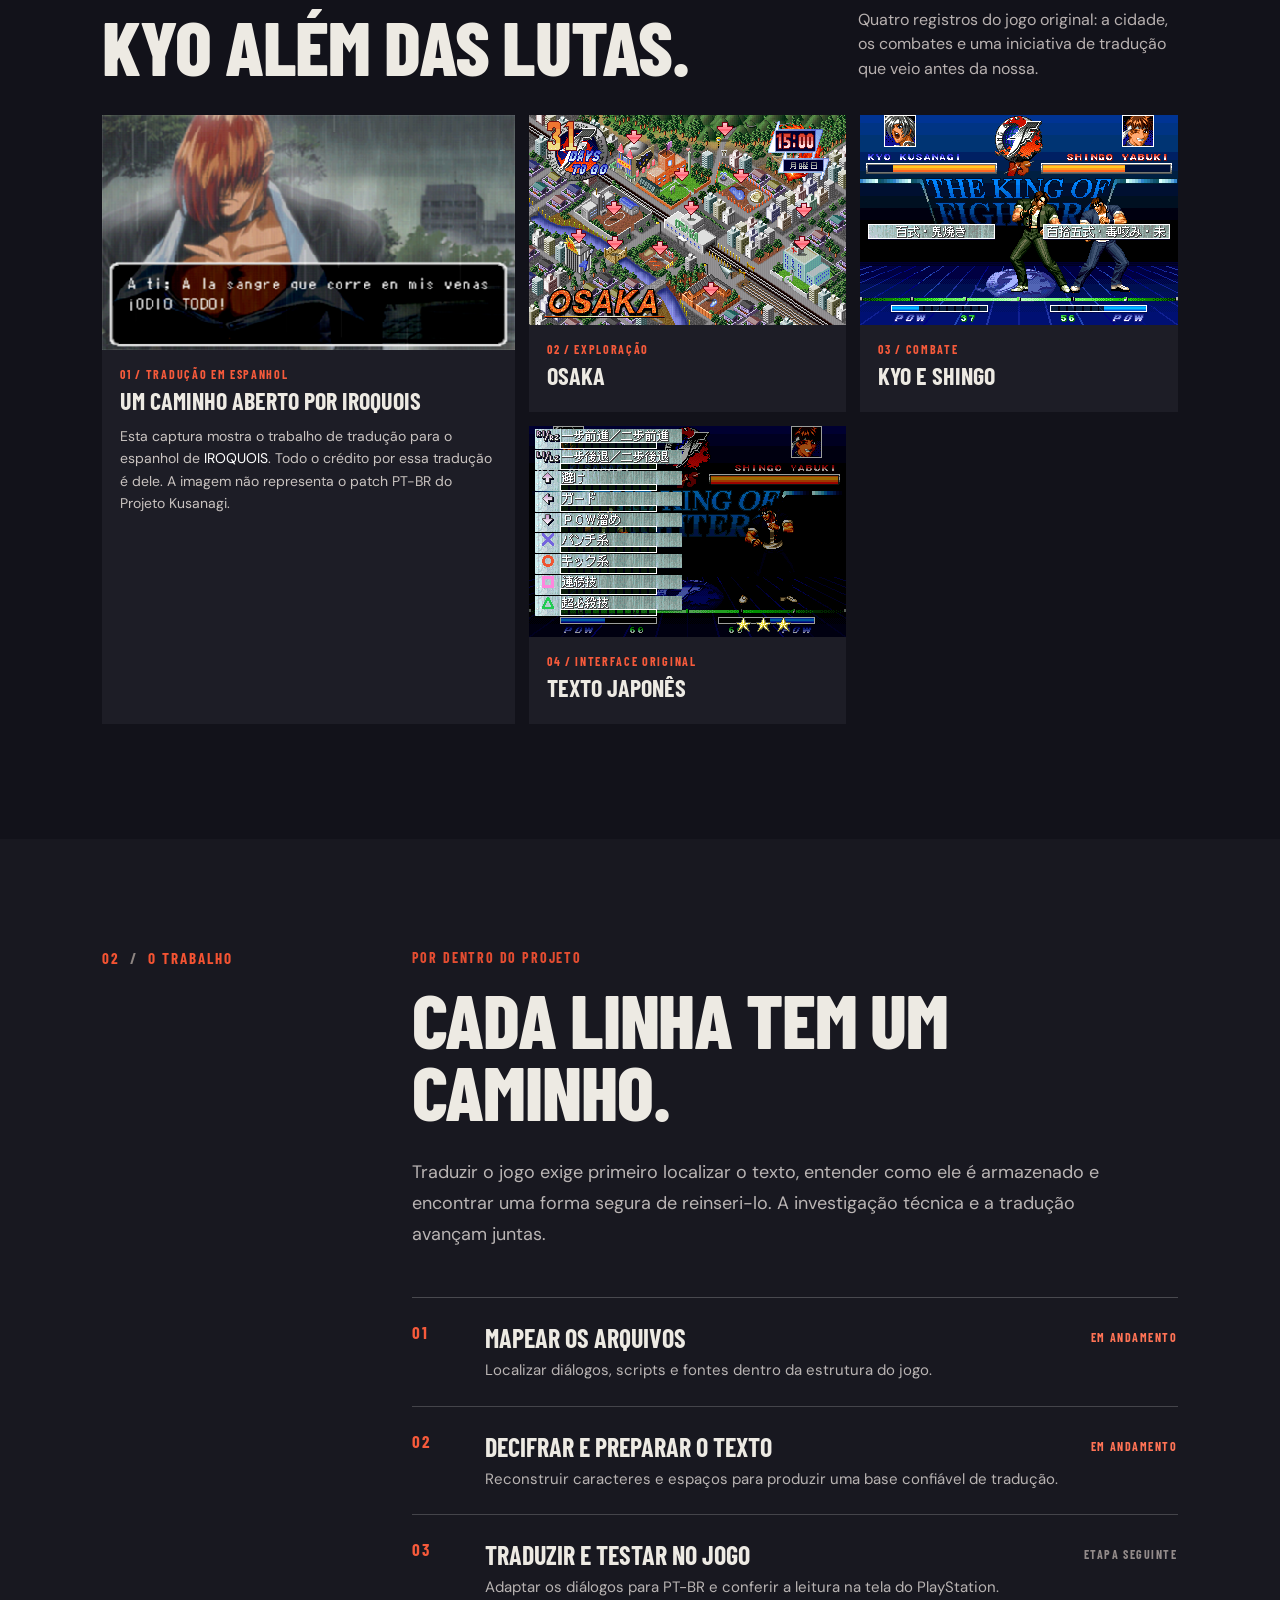
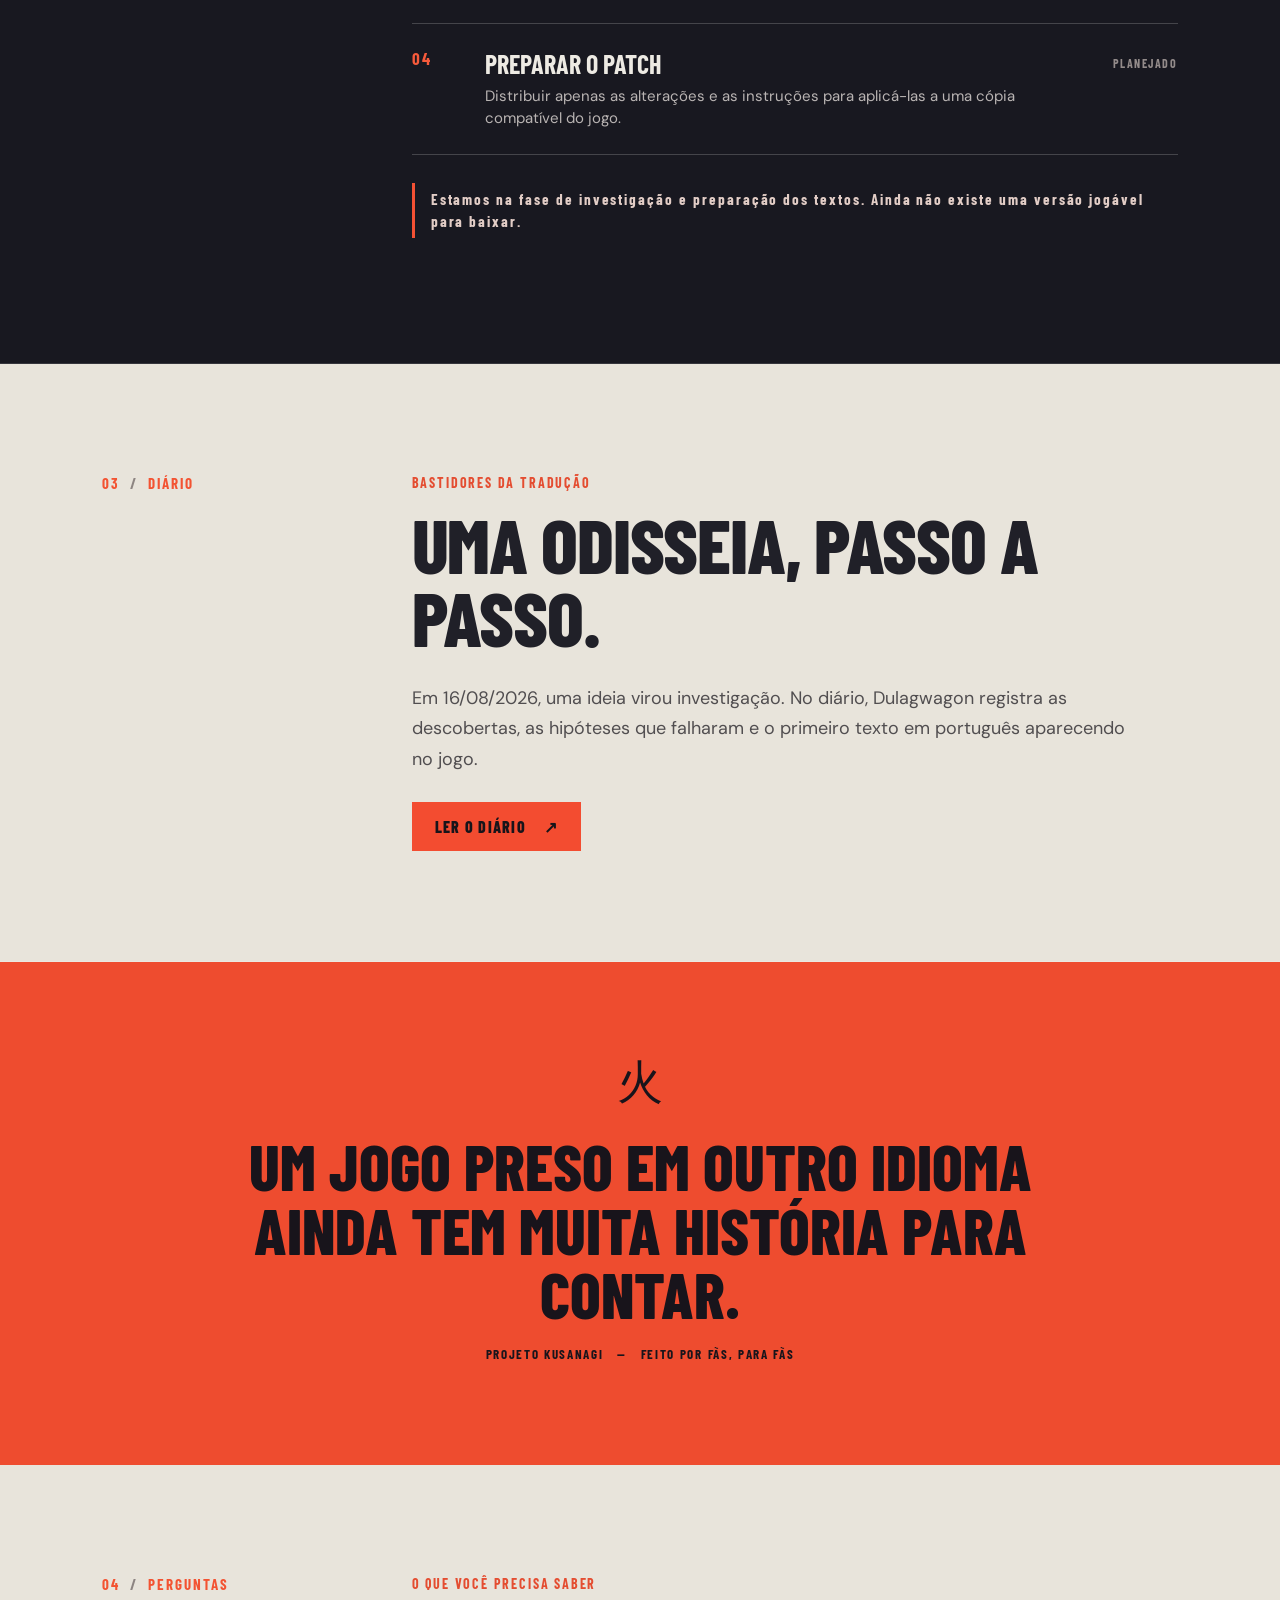
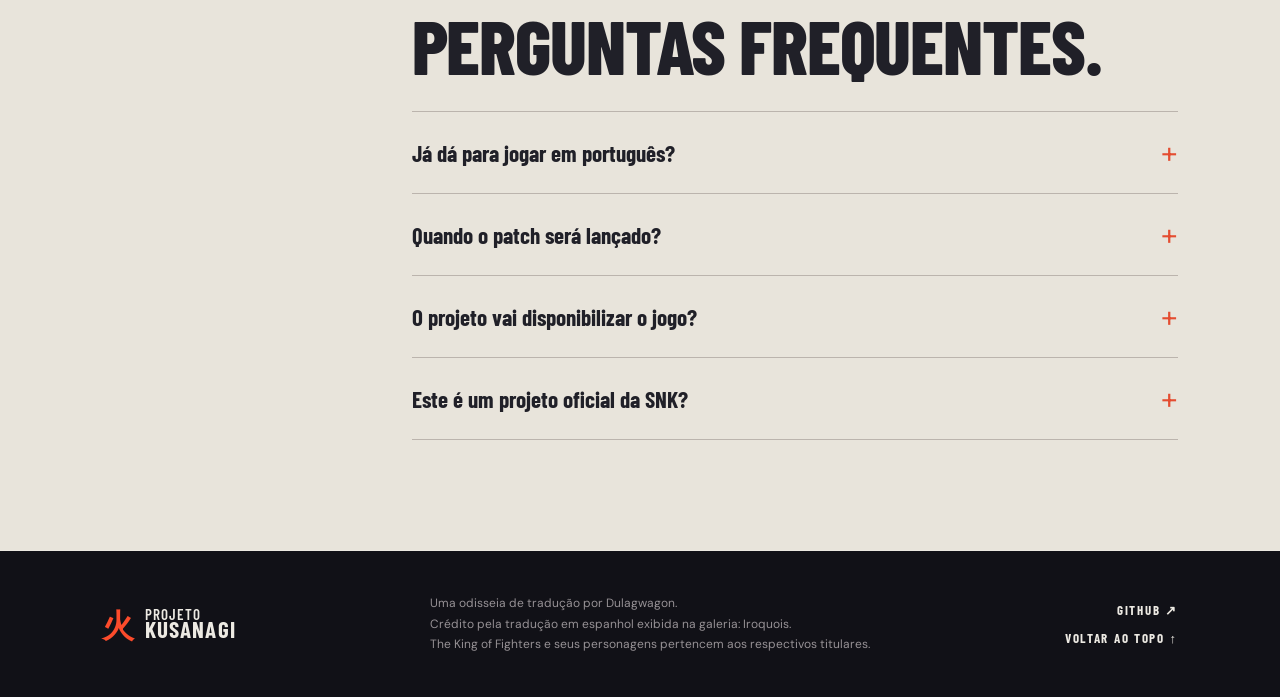
==== commit 42091736: "Amplia diario de producao" ====
--- a/index.html
+++ b/index.html
@@ -5,15 +5,22 @@
   <meta name="viewport" content="width=device-width, initial-scale=1">
   <meta name="theme-color" content="#101017">
   <meta name="description" content="Projeto Kusanagi: tradução independente para português brasileiro de The King of Fighters: Kyo, RPG de PlayStation lançado apenas no Japão.">
+  <meta name="author" content="Dulagwagon">
   <title>Projeto Kusanagi — The King of Fighters: Kyo PT-BR</title>
   <link rel="icon" type="image/svg+xml" href="favicon.svg">
   <link rel="stylesheet" href="style.css">
+  <script>
+  window.va = window.va || function () {
+    (window.vaq = window.vaq || []).push(arguments);
+  };
+  </script>
+  <script defer src="/_vercel/insights/script.js"></script>
 </head>
 <body>
   <a class="skip" href="#conteudo">Pular para o conteúdo</a>
   <header class="topbar">
     <a class="brand" href="#inicio" aria-label="Projeto Kusanagi, início"><span class="brand-mark">火</span><span>PROJETO<br><strong>KUSANAGI</strong></span></a>
-    <nav aria-label="Navegação principal"><a href="#projeto">O projeto</a><a href="#progresso">Progresso</a><a href="#perguntas">Perguntas</a><a href="https://github.com/Dulagwagon/projeto-kusanagi" target="_blank" rel="noopener noreferrer">GitHub</a></nav>
+    <nav aria-label="Navegação principal"><a href="#projeto">O projeto</a><a href="#progresso">Progresso</a><a href="diario.html">Diário</a><a href="#perguntas">Perguntas</a><a href="https://github.com/Dulagwagon/projeto-kusanagi" target="_blank" rel="noopener noreferrer">GitHub</a></nav>
     <span class="top-status"><span class="pulse" aria-hidden="true"></span> EM DESENVOLVIMENTO</span>
   </header>
   <main id="conteudo">
@@ -25,7 +32,7 @@
         <h1 id="hero-title">A chama de Kyo<br><em>fala português.</em></h1>
         <p class="hero-copy">Uma tradução independente para PT-BR de <strong>The King of Fighters: Kyo</strong>, o RPG de PlayStation que ficou restrito ao Japão. Estamos abrindo o caminho, texto por texto, para viver essa história do começo ao fim.</p>
         <div class="hero-actions"><a class="button primary" href="#projeto">Conheça o projeto <span aria-hidden="true">↗</span></a><a class="button secondary" href="https://github.com/Dulagwagon/projeto-kusanagi" target="_blank" rel="noopener noreferrer">Ver no GitHub <span aria-hidden="true">↗</span></a></div>
-        <div class="hero-foot"><span>FAN PROJECT / PT-BR</span><span>SEM DATA DE LANÇAMENTO</span></div>
+        <div class="hero-foot"><span>FAN PROJECT / PT-BR POR DULAGWAGON</span><span>SEM DATA DE LANÇAMENTO</span></div>
       </div>
       <div class="hero-art" aria-hidden="true"><span class="ring r1"></span><span class="ring r2"></span><span class="kanji">京</span><span class="art-caption">KYO<br>PROJECT // 01</span></div>
     </section>
@@ -46,9 +53,13 @@
       <div class="section-index">02 <span>/</span> O TRABALHO</div>
       <div class="section-body"><p class="kicker">POR DENTRO DO PROJETO</p><h2 id="process-title">Cada linha tem um caminho.</h2><p class="process-lead">Traduzir o jogo exige primeiro localizar o texto, entender como ele é armazenado e encontrar uma forma segura de reinseri-lo. A investigação técnica e a tradução avançam juntas.</p><ol class="steps"><li><span class="step-no">01</span><div><h3>Mapear os arquivos</h3><p>Localizar diálogos, scripts e fontes dentro da estrutura do jogo.</p></div><span class="step-state done">EM ANDAMENTO</span></li><li><span class="step-no">02</span><div><h3>Decifrar e preparar o texto</h3><p>Reconstruir caracteres e espaços para produzir uma base confiável de tradução.</p></div><span class="step-state done">EM ANDAMENTO</span></li><li><span class="step-no">03</span><div><h3>Traduzir e testar no jogo</h3><p>Adaptar os diálogos para PT-BR e conferir a leitura na tela do PlayStation.</p></div><span class="step-state">ETAPA SEGUINTE</span></li><li><span class="step-no">04</span><div><h3>Preparar o patch</h3><p>Distribuir apenas as alterações e as instruções para aplicá-las a uma cópia compatível do jogo.</p></div><span class="step-state">PLANEJADO</span></li></ol><p class="progress-note">Estamos na fase de investigação e preparação dos textos. Ainda não existe uma versão jogável para baixar.</p></div>
     </section>
+    <section class="journal-teaser section" id="diario" aria-labelledby="journal-title">
+      <div class="section-index">03 <span>/</span> DIÁRIO</div>
+      <div class="section-body"><p class="kicker">BASTIDORES DA TRADUÇÃO</p><h2 id="journal-title">Uma odisseia, passo a passo.</h2><p>Em 16/08/2026, uma ideia virou investigação. No diário, Dulagwagon registra as descobertas, as hipóteses que falharam e o primeiro texto em português aparecendo no jogo.</p><a class="button primary" href="diario.html">Ler o diário <span aria-hidden="true">↗</span></a></div>
+    </section>
     <section class="statement" aria-label="Mensagem do projeto"><span class="statement-icon" aria-hidden="true">火</span><blockquote>Um jogo preso em outro idioma ainda tem muita história para contar.</blockquote><p>PROJETO KUSANAGI <span>—</span> FEITO POR FÃS, PARA FÃS</p></section>
-    <section class="faq section" id="perguntas" aria-labelledby="faq-title"><div class="section-index">03 <span>/</span> PERGUNTAS</div><div class="section-body"><p class="kicker">O QUE VOCÊ PRECISA SABER</p><h2 id="faq-title">Perguntas frequentes.</h2><details><summary>Já dá para jogar em português?</summary><p>Ainda não. A tradução está em desenvolvimento, começando pela identificação e preparação dos textos do jogo.</p></details><details><summary>Quando o patch será lançado?</summary><p>Não há uma data definida. Vamos anunciar o lançamento quando a tradução e os testes estiverem prontos.</p></details><details><summary>O projeto vai disponibilizar o jogo?</summary><p>Não. A intenção é distribuir somente um patch com as alterações da tradução. Para usá-lo, será necessária uma cópia compatível do jogo original.</p></details><details><summary>Este é um projeto oficial da SNK?</summary><p>Não. O Projeto Kusanagi é uma iniciativa independente de fãs e não tem vínculo oficial com a SNK.</p></details></div></section>
+    <section class="faq section" id="perguntas" aria-labelledby="faq-title"><div class="section-index">04 <span>/</span> PERGUNTAS</div><div class="section-body"><p class="kicker">O QUE VOCÊ PRECISA SABER</p><h2 id="faq-title">Perguntas frequentes.</h2><details><summary>Já dá para jogar em português?</summary><p>Ainda não. Já conseguimos exibir texto em português dentro do jogo, mas a tradução e os testes continuam em desenvolvimento.</p></details><details><summary>Quando o patch será lançado?</summary><p>Não há uma data definida. Vamos anunciar o lançamento quando a tradução e os testes estiverem prontos.</p></details><details><summary>O projeto vai disponibilizar o jogo?</summary><p>Não. A intenção é distribuir somente um patch com as alterações da tradução. Para usá-lo, será necessária uma cópia compatível do jogo original.</p></details><details><summary>Este é um projeto oficial da SNK?</summary><p>Não. O Projeto Kusanagi é uma iniciativa independente de fãs e não tem vínculo oficial com a SNK.</p></details></div></section>
   </main>
-  <footer><a class="brand" href="#inicio"><span class="brand-mark">火</span><span>PROJETO<br><strong>KUSANAGI</strong></span></a><p>Tradução independente de The King of Fighters: Kyo para PT-BR.<br>Crédito pela tradução em espanhol exibida na galeria: Iroquois.<br>The King of Fighters e seus personagens pertencem aos respectivos titulares.</p><div class="footer-links"><a href="https://github.com/Dulagwagon/projeto-kusanagi" target="_blank" rel="noopener noreferrer">GITHUB ↗</a><a href="#inicio" class="back-top">VOLTAR AO TOPO ↑</a></div></footer>
+  <footer><a class="brand" href="#inicio"><span class="brand-mark">火</span><span>PROJETO<br><strong>KUSANAGI</strong></span></a><p>Uma odisseia de tradução por Dulagwagon.<br>Crédito pela tradução em espanhol exibida na galeria: Iroquois.<br>The King of Fighters e seus personagens pertencem aos respectivos titulares.</p><div class="footer-links"><a href="https://github.com/Dulagwagon/projeto-kusanagi" target="_blank" rel="noopener noreferrer">GITHUB ↗</a><a href="#inicio" class="back-top">VOLTAR AO TOPO ↑</a></div></footer>
 </body>
 </html>
--- a/style.css
+++ b/style.css
@@ -2,3 +2,6 @@
 :root{font-family:'DM Sans',Arial,sans-serif;color:#edeae3;background:#101017;scroll-behavior:smooth}*{box-sizing:border-box}body{margin:0}a{color:inherit}a:focus-visible,summary:focus-visible{outline:2px solid #fa5131;outline-offset:5px}.skip{position:absolute;left:-9999px;top:1rem;z-index:10;background:#fff;color:#111;padding:.7rem}.skip:focus{left:1rem}.topbar{height:82px;padding:0 max(4vw,24px);display:flex;align-items:center;gap:3rem;border-bottom:1px solid #ffffff20;position:relative;z-index:2;background:#101017}.brand{text-decoration:none;display:inline-flex;align-items:center;gap:10px;font-family:'Barlow Condensed',Impact,sans-serif;font-weight:600;line-height:.77;letter-spacing:.06em;font-size:15px;white-space:nowrap}.brand strong{font-size:23px;letter-spacing:.045em}.brand-mark{font-size:32px;color:#fc4b2b;line-height:1}.topbar nav{display:flex;gap:2rem;margin:auto;font-size:13px;font-weight:700}.topbar nav a{text-decoration:none;color:#bcb9b9}.topbar nav a:hover,.back-top:hover{color:#fb5435}.top-status{font-family:'Barlow Condensed',sans-serif;font-weight:700;letter-spacing:.13em;font-size:13px;white-space:nowrap;color:#e6d6ca}.pulse{display:inline-block;width:7px;height:7px;background:#fa5131;border-radius:50%;margin-right:8px;box-shadow:0 0 12px #fa5131}.hero{min-height:650px;position:relative;overflow:hidden;background:radial-gradient(circle at 76% 48%,#69251e 0%,#2c1920 24%,transparent 52%),#15151d}.hero:after{content:'';position:absolute;inset:0;pointer-events:none;background:linear-gradient(90deg,#15151d 2%,transparent 75%),repeating-linear-gradient(0deg,transparent 0 3px,#00000016 4px 5px)}.hero-grid{position:absolute;inset:0;background-image:linear-gradient(#ffffff08 1px,transparent 1px),linear-gradient(90deg,#ffffff08 1px,transparent 1px);background-size:70px 70px;transform:perspective(600px) rotateX(40deg) scale(1.8);opacity:.6}.hero-inner{position:relative;z-index:1;max-width:850px;padding:53px 0 34px max(8vw,28px)}.eyebrow,.overline,.hero-foot,.kicker,.section-index,.facts small,.step-no,.step-state,.progress-note,.statement p,.back-top{font-family:'Barlow Condensed',Impact,sans-serif;font-weight:700;letter-spacing:.13em}.eyebrow{font-size:14px;color:#d5bab4;margin:0 0 66px}.eyebrow span{color:#fa5131;margin-right:13px}.overline{font-size:16px;color:#fa6545;margin:0 0 14px}.overline span{padding:0 7px;color:#7c6866}.hero h1{font-family:'Barlow Condensed',Impact,sans-serif;font-size:clamp(76px,9.2vw,146px);font-weight:900;line-height:.84;letter-spacing:-.035em;text-transform:uppercase;margin:0;max-width:900px}.hero h1 em{font-style:normal;color:#fc5132}.hero-copy{font-size:17px;line-height:1.65;color:#cbc8c5;max-width:620px;margin:31px 0}.hero-copy strong{color:#fff}.hero-actions{display:flex;gap:12px;flex-wrap:wrap}.button{display:inline-flex;align-items:center;justify-content:center;gap:18px;min-height:49px;padding:0 23px;text-decoration:none;text-transform:uppercase;letter-spacing:.08em;font-family:'Barlow Condensed',sans-serif;font-size:16px;font-weight:800;transition:transform .15s,background .15s}.button:hover{transform:translateY(-2px)}.primary{background:#f34c30;color:#17141a}.primary:hover{background:#ff6b48}.secondary{border:1px solid #aaa4a18a}.secondary:hover{background:#ffffff16}.hero-foot{display:flex;gap:32px;color:#a99b97;font-size:12px;margin-top:76px}.hero-art{position:absolute;right:4%;top:50%;transform:translateY(-50%);width:min(42vw,600px);height:min(42vw,600px);display:flex;align-items:center;justify-content:center;color:#f84a2e;opacity:.8}.ring{position:absolute;border:1px solid #ff74425b;border-radius:50%;inset:6%;box-shadow:0 0 60px #ee39222a,inset 0 0 50px #ee392217}.r2{inset:19%;border:14px solid #fc482d25;box-shadow:0 0 55px #f34b2a65}.kanji{font-family:serif;font-size:clamp(160px,26vw,380px);font-weight:900;text-shadow:0 0 35px #f6342790;transform:rotate(-9deg)}.art-caption{position:absolute;bottom:4%;right:1%;font:700 13px/1.3 'Barlow Condensed',sans-serif;letter-spacing:.2em;color:#e6b2a5}.section{display:grid;grid-template-columns:minmax(150px,24%) minmax(0,850px);gap:4vw;padding:110px max(8vw,28px);border-bottom:1px solid #ffffff20}.intro{background:#e8e4db;color:#202028}.section-index{font-size:15px;color:#f35332}.section-index span{color:#8d8582;padding:0 5px}.kicker{font-size:14px;color:#e44d31;margin:0 0 16px}.section h2{font:800 clamp(50px,6vw,83px)/.95 'Barlow Condensed',Impact,sans-serif;text-transform:uppercase;letter-spacing:-.015em;margin:0 0 30px}.section-body>p:not(.kicker):not(.progress-note){font-size:18px;line-height:1.7;max-width:720px;color:#514e50}.intro .section-body>p strong{color:#17171e}.facts{display:grid;grid-template-columns:repeat(3,1fr);gap:20px;border-top:1px solid #bcb5ad;margin-top:48px;padding-top:23px}.facts div{display:grid;gap:7px}.facts small{color:#da5137;font-size:12px}.facts strong{font-size:16px}.process{background:#181820}.process .section-body>p:not(.kicker){color:#bab5b4}.steps{list-style:none;padding:0;margin:48px 0 23px;border-top:1px solid #ffffff36}.steps li{display:grid;grid-template-columns:53px minmax(0,1fr) auto;gap:20px;align-items:start;padding:24px 0;border-bottom:1px solid #ffffff30}.step-no{font-size:17px;color:#f65a3b}.steps h3{font:700 26px 'Barlow Condensed',sans-serif;text-transform:uppercase;margin:0 0 6px}.steps p{color:#b9b4b3;font-size:15px;line-height:1.5;margin:0}.step-state{color:#938b8a;font-size:12px;padding-top:8px;white-space:nowrap}.step-state.done{color:#ff7355}.progress-note{font-size:15px!important;line-height:1.5;color:#e2cdc6!important;border-left:3px solid #f45134;padding:5px 0 5px 16px;margin-top:28px}.statement{text-align:center;padding:90px 24px;background:#ee4c2f;color:#18141b}.statement-icon{font-size:46px}.statement blockquote{font:800 clamp(35px,5vw,65px)/1 'Barlow Condensed',sans-serif;text-transform:uppercase;max-width:840px;margin:20px auto}.statement p{font-size:13px}.statement p span{padding:0 9px}.faq{background:#e8e4db;color:#202028}.faq details{border-top:1px solid #bbb4ad;padding:21px 0}.faq details:last-child{border-bottom:1px solid #bbb4ad}.faq summary{font:700 23px 'Barlow Condensed',sans-serif;cursor:pointer;list-style:none;display:flex;align-items:center;justify-content:space-between;gap:20px}.faq summary::-webkit-details-marker{display:none}.faq summary:after{content:'+';font:400 30px 'DM Sans',sans-serif;color:#e44d31}.faq details[open] summary:after{content:'−'}.faq details p{font-size:16px;line-height:1.6;color:#514e50;max-width:650px;margin:15px 0 2px}footer{display:flex;justify-content:space-between;gap:40px;align-items:center;padding:42px max(8vw,28px);background:#111117}footer p{font-size:12px;line-height:1.7;color:#969195;margin:0}.back-top{font-size:13px;text-decoration:none;white-space:nowrap}@media(max-width:900px){.hero-art{opacity:.23;right:-18%;width:72vw;height:72vw}.top-status{display:none}.hero-inner{padding-right:24px}.hero:after{background:linear-gradient(90deg,#15151d 0%,#15151d66 100%)}.section{grid-template-columns:130px 1fr}}@media(max-width:650px){.topbar{height:75px;justify-content:space-between;gap:15px}.topbar nav{margin:0;gap:13px;font-size:12px}.topbar nav a:first-child{display:none}.brand{font-size:11px}.brand strong{font-size:17px}.brand-mark{font-size:25px}.hero{min-height:650px}.hero-inner{padding:42px 24px 36px}.eyebrow{margin-bottom:89px;font-size:12px}.overline{font-size:13px}.hero h1{font-size:clamp(66px,15vw,100px)}.hero-copy{font-size:16px}.hero-foot{margin-top:56px;gap:17px;font-size:11px}.hero-art{top:23%;right:-28%;width:90vw;height:90vw}.section{display:block;padding:72px 24px}.section-index{margin-bottom:32px}.section h2{font-size:56px}.section-body>p:not(.kicker):not(.progress-note){font-size:16px}.facts{grid-template-columns:1fr 1fr;row-gap:23px}.steps li{grid-template-columns:32px 1fr;gap:12px}.steps h3{font-size:23px}.step-state{grid-column:2;padding:0}.statement{padding:68px 24px}footer{display:grid;gap:25px;padding:36px 24px}}@media(prefers-reduced-motion:reduce){:root{scroll-behavior:auto}.button{transition:none}}
 .gallery-section{padding:105px max(8vw,28px) 115px;background:#12121a}.gallery-heading{display:flex;justify-content:space-between;align-items:end;gap:35px;margin-bottom:33px}.gallery-heading h2{font:800 clamp(50px,6vw,83px)/.95 'Barlow Condensed',Impact,sans-serif;text-transform:uppercase;letter-spacing:-.015em;margin:0}.gallery-heading>p{max-width:320px;color:#b8b1b0;font-size:16px;line-height:1.55;margin:0}.gallery-grid{display:grid;grid-template-columns:1.3fr 1fr 1fr;gap:14px}.gallery-grid figure{margin:0;background:#1d1d26;min-width:0}.gallery-grid .gallery-feature{grid-column:1;grid-row:span 2}.gallery-grid img{width:100%;height:auto;display:block;image-rendering:pixelated;aspect-ratio:320/212;object-fit:cover}.gallery-feature img{aspect-ratio:450/256;object-fit:contain;background:#08090e}.gallery-grid figcaption{padding:17px 18px 22px}.gallery-grid figcaption span{display:block;color:#f65a3b;font:700 12px 'Barlow Condensed',sans-serif;letter-spacing:.14em;margin-bottom:5px}.gallery-grid figcaption strong{font:700 24px 'Barlow Condensed',sans-serif;text-transform:uppercase}.gallery-grid figcaption p{font-size:14px;line-height:1.6;color:#c9c3c0;margin:10px 0 0}.gallery-grid figcaption p strong{font:inherit;color:#fff}@media(max-width:850px){.gallery-grid{grid-template-columns:1fr 1fr}.gallery-grid .gallery-feature{grid-column:span 2;grid-row:auto}.gallery-feature img{max-height:360px}}@media(max-width:650px){.gallery-section{padding:72px 24px}.gallery-heading{display:block}.gallery-heading h2{font-size:56px}.gallery-heading>p{margin-top:18px}.gallery-grid{grid-template-columns:1fr}.gallery-grid .gallery-feature{grid-column:auto}.gallery-grid img{aspect-ratio:320/212}.gallery-feature img{aspect-ratio:450/256}.gallery-grid figcaption{padding:15px 16px 20px}}
 .footer-links{display:flex;flex-direction:column;align-items:flex-end;gap:12px}.footer-links a{font:700 13px 'Barlow Condensed',sans-serif;letter-spacing:.13em;text-decoration:none;white-space:nowrap}.footer-links a:hover{color:#fb5435}@media(max-width:650px){.footer-links{align-items:flex-start}}
+.journal{background:#e8e4db;color:#202028}.journal .journal-intro{font-size:18px;line-height:1.65;max-width:650px;color:#514e50;margin-bottom:38px}.journal-list{border-top:1px solid #bcb5ad}.journal-entry{padding:32px 0 39px;border-bottom:1px solid #bcb5ad}.journal-meta{display:flex;gap:18px;align-items:center;color:#bc4d36;font:700 13px 'Barlow Condensed',sans-serif;letter-spacing:.13em}.journal-meta span{color:#746e6d;border-left:1px solid #aaa29f;padding-left:18px}.journal-entry h3{font:800 clamp(32px,4vw,49px)/1 'Barlow Condensed',Impact,sans-serif;text-transform:uppercase;margin:15px 0 21px}.journal-entry>p{font-size:16px;line-height:1.72;max-width:720px;color:#514e50;margin:0 0 14px}.journal-entry .journal-signature{font:700 15px 'Barlow Condensed',sans-serif;letter-spacing:.08em;color:#b7422b;margin:25px 0 0}.journal-signature span{padding:0 5px;color:#938b89}@media(max-width:650px){.topbar nav a:nth-child(4){display:none}.journal .journal-intro{font-size:16px}.journal-entry h3{font-size:34px}}
+.journal-author{font:700 13px 'Barlow Condensed',sans-serif;letter-spacing:.13em;color:#b7422b!important;margin:-12px 0 26px!important}.journal-author strong{font-size:15px}.journal-author span{padding:0 7px;color:#938b89}
+.topbar nav a[aria-current="page"]{color:#ff6b48}.journal-teaser{background:#e8e4db;color:#202028}.journal-teaser .section-body>p:not(.kicker){margin-bottom:28px}.diary-hero{background:radial-gradient(circle at 85% 40%,#70291f 0%,#291a20 31%,transparent 60%),#15151d;padding:85px max(8vw,28px) 64px;position:relative;overflow:hidden}.diary-hero:after{content:'';position:absolute;right:7%;top:0;bottom:0;width:1px;background:#ffffff18;transform:skew(-19deg)}.diary-hero h1{font:900 clamp(75px,10vw,145px)/.84 'Barlow Condensed',Impact,sans-serif;text-transform:uppercase;letter-spacing:-.035em;margin:20px 0 28px}.diary-hero h1 em{font-style:normal;color:#fc5132}.diary-hero>p:not(.kicker){font-size:18px;line-height:1.6;color:#d0c5c1;max-width:650px}.diary-hero-foot{display:flex;gap:35px;font:700 14px 'Barlow Condensed',sans-serif;letter-spacing:.13em;color:#ceb7af;margin-top:68px}.diary-hero-foot strong{color:#fff}.journal-page{padding-top:82px}.journal-page .journal-list{border-top:0}.journal-page .journal-entry:first-child{padding-top:0}.journal-entry code{font-size:.88em;background:#d9d4cb;padding:.13em .28em;border-radius:2px;overflow-wrap:anywhere}.journal-entry p strong{color:#24232a}.journal-media{width:min(100%,720px);aspect-ratio:16/9;background:#16161c;margin:26px 0}.journal-media iframe{width:100%;height:100%;border:0;display:block}.diary-end{font:700 15px 'Barlow Condensed',sans-serif;letter-spacing:.08em;color:#b7422b!important;padding-top:24px}@media(max-width:650px){.diary-hero{padding:67px 24px 49px}.diary-hero h1{font-size:clamp(67px,17vw,100px)}.diary-hero>p:not(.kicker){font-size:16px}.diary-hero-foot{margin-top:45px;gap:15px;flex-wrap:wrap;font-size:12px}.journal-page{padding-top:62px}}
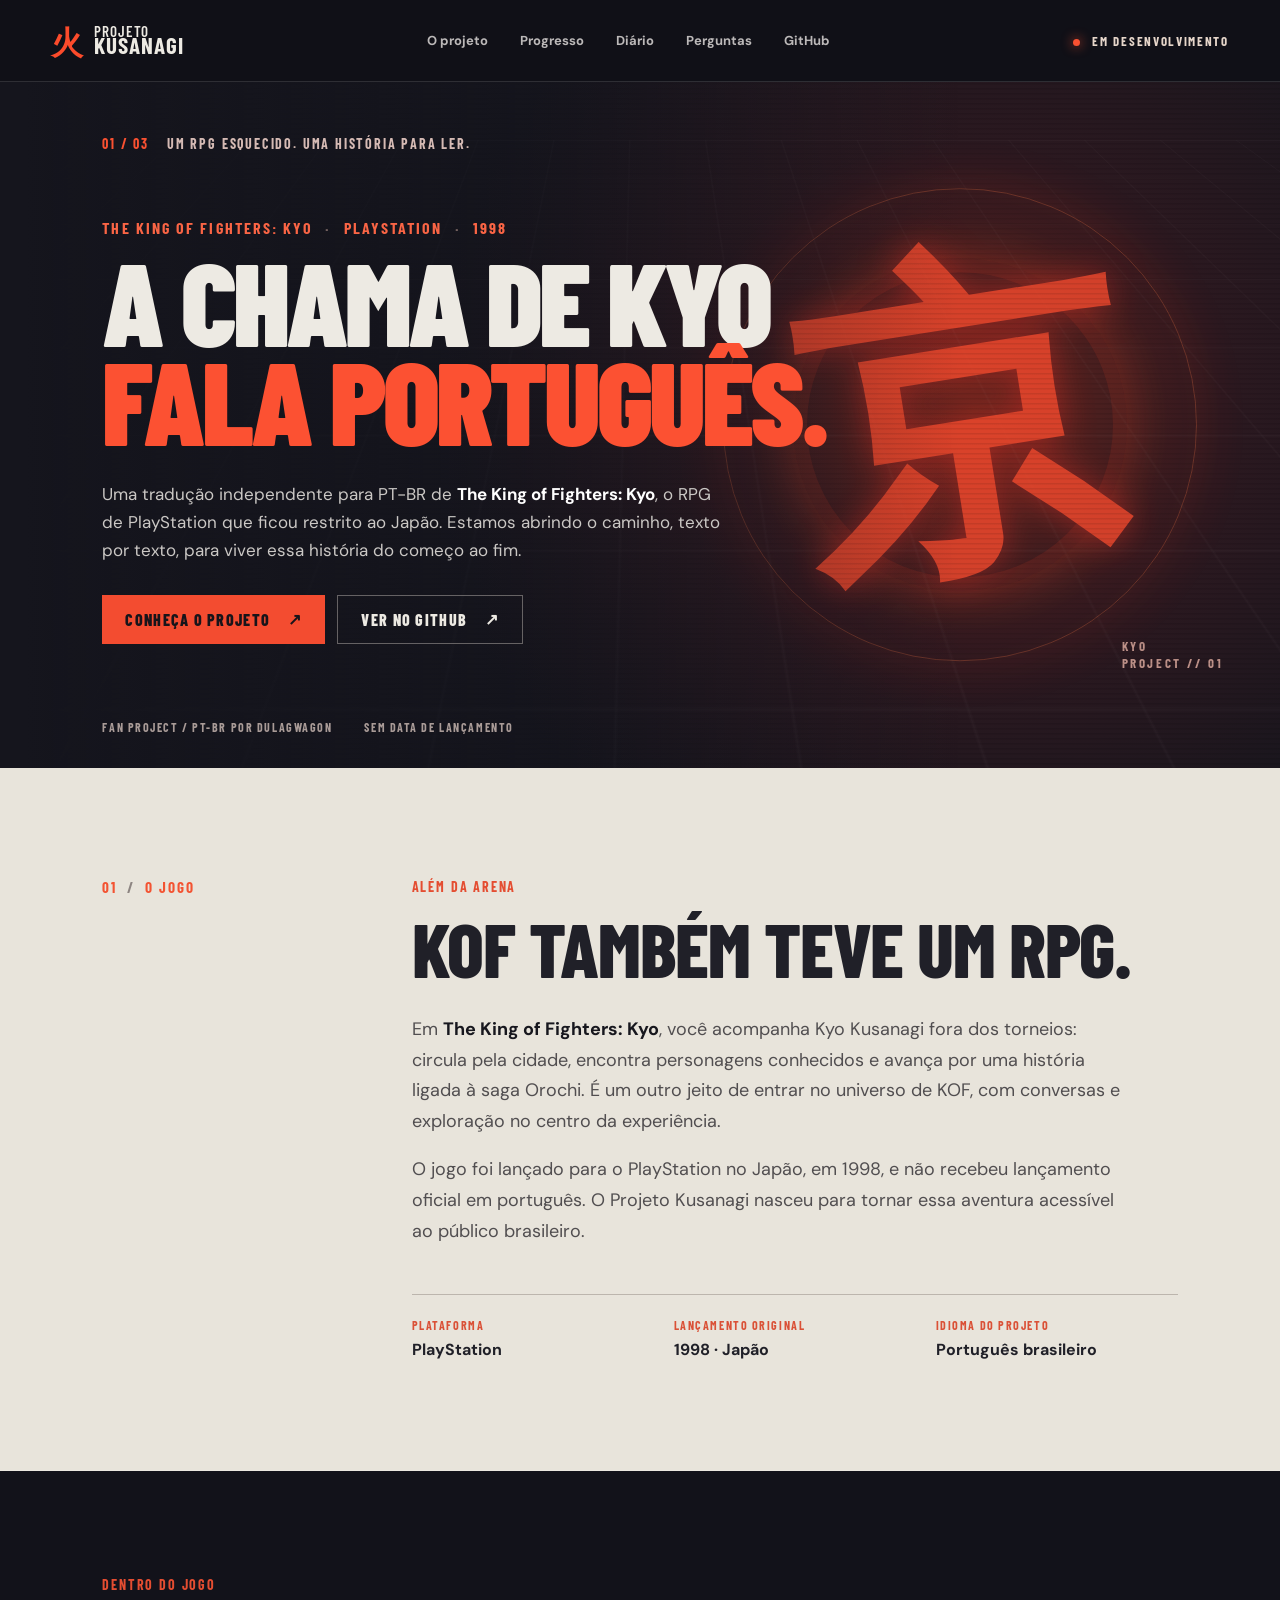
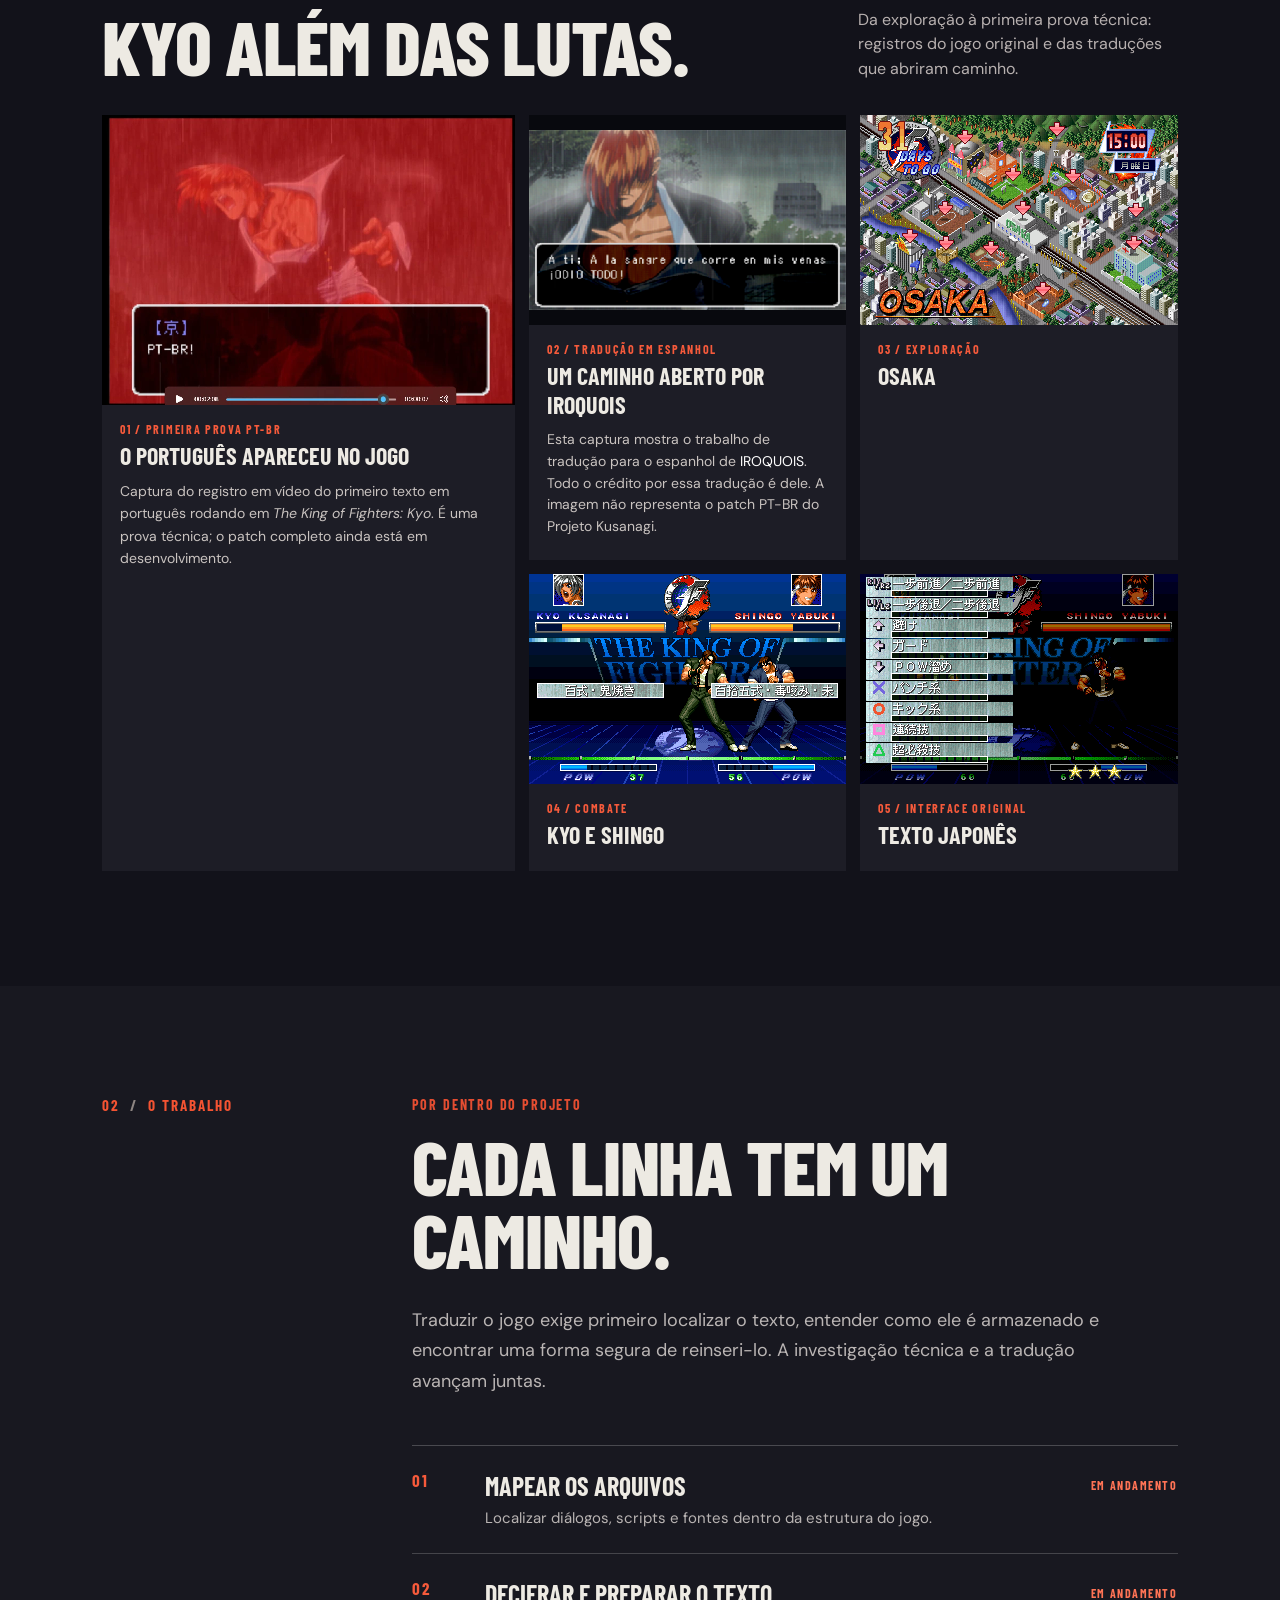
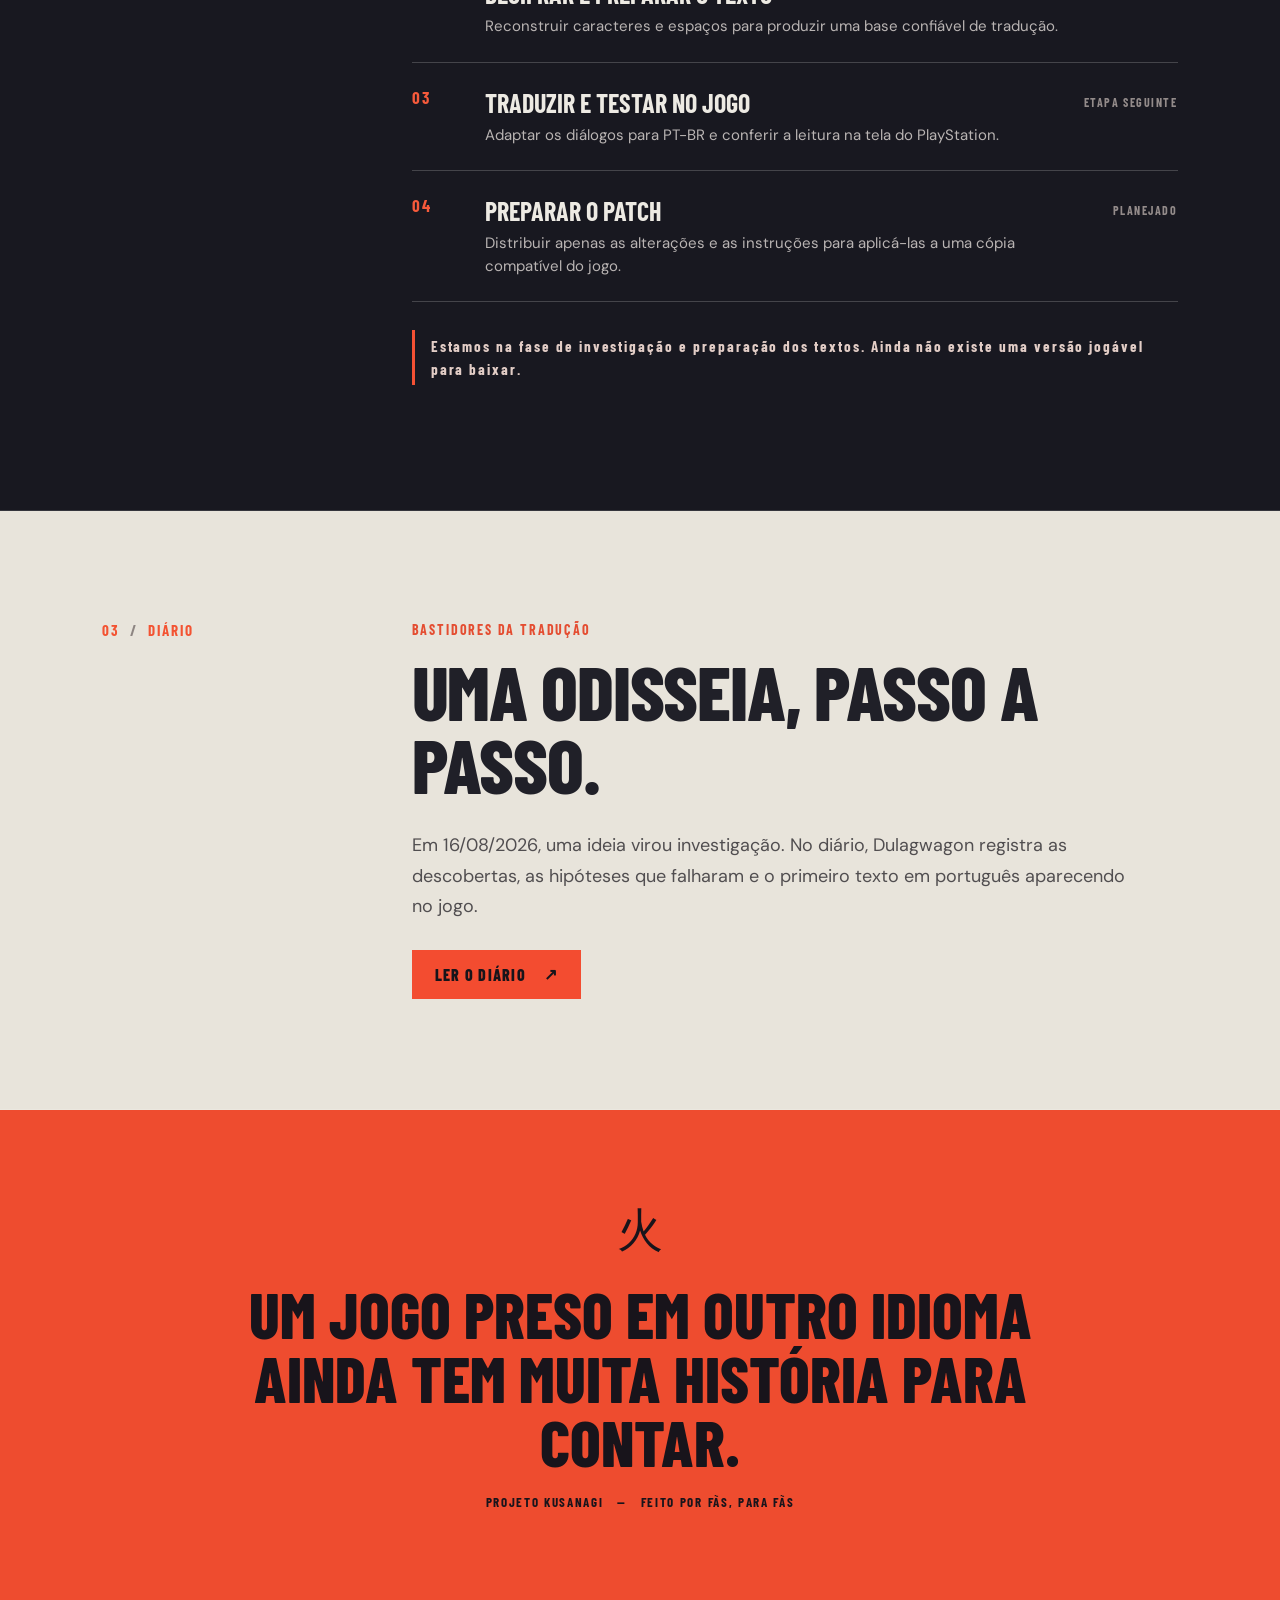
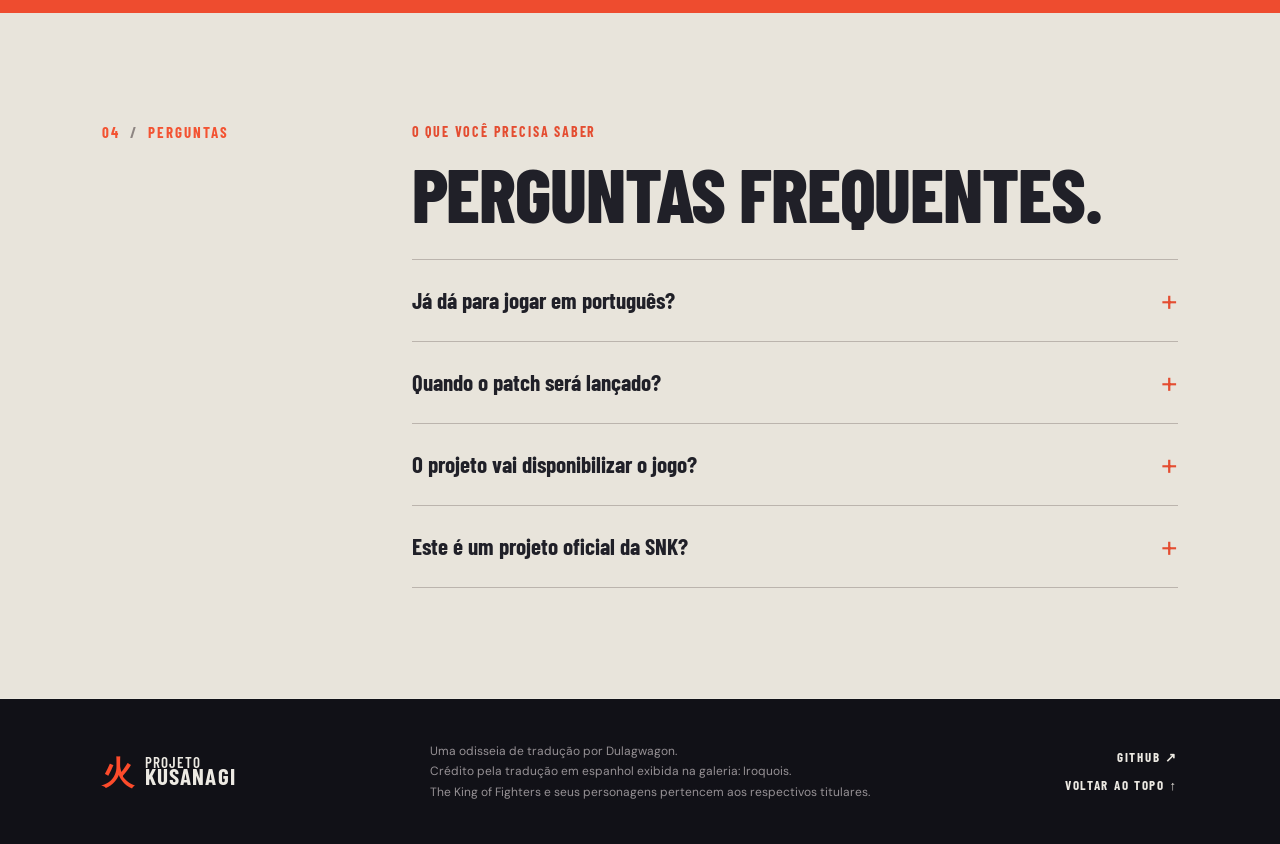
==== commit 9d3fb22d: "Adiciona primeira captura PT-BR a galeria" ====
--- a/index.html
+++ b/index.html
@@ -20,7 +20,7 @@
   <a class="skip" href="#conteudo">Pular para o conteúdo</a>
   <header class="topbar">
     <a class="brand" href="#inicio" aria-label="Projeto Kusanagi, início"><span class="brand-mark">火</span><span>PROJETO<br><strong>KUSANAGI</strong></span></a>
-    <nav aria-label="Navegação principal"><a href="#projeto">O projeto</a><a href="#progresso">Progresso</a><a href="diario.html">Diário</a><a href="#perguntas">Perguntas</a><a href="https://github.com/Dulagwagon/projeto-kusanagi" target="_blank" rel="noopener noreferrer">GitHub</a></nav>
+    <nav aria-label="Navegação principal"><a href="#projeto">O projeto</a><a href="#progresso">Progresso</a><a href="diario.html">Diário</a><a href="#perguntas">Perguntas</a><a href="https://github.com/Dulagwagon/projeto-kusanagi-files" target="_blank" rel="noopener noreferrer">GitHub</a></nav>
     <span class="top-status"><span class="pulse" aria-hidden="true"></span> EM DESENVOLVIMENTO</span>
   </header>
   <main id="conteudo">
@@ -41,12 +41,13 @@
       <div class="section-body"><p class="kicker">ALÉM DA ARENA</p><h2 id="intro-title">KOF também teve um RPG.</h2><p>Em <strong>The King of Fighters: Kyo</strong>, você acompanha Kyo Kusanagi fora dos torneios: circula pela cidade, encontra personagens conhecidos e avança por uma história ligada à saga Orochi. É um outro jeito de entrar no universo de KOF, com conversas e exploração no centro da experiência.</p><p>O jogo foi lançado para o PlayStation no Japão, em 1998, e não recebeu lançamento oficial em português. O Projeto Kusanagi nasceu para tornar essa aventura acessível ao público brasileiro.</p><div class="facts"><div><small>PLATAFORMA</small><strong>PlayStation</strong></div><div><small>LANÇAMENTO ORIGINAL</small><strong>1998 · Japão</strong></div><div><small>IDIOMA DO PROJETO</small><strong>Português brasileiro</strong></div></div></div>
     </section>
     <section class="gallery-section" id="imagens" aria-labelledby="gallery-title">
-      <div class="gallery-heading"><div><p class="kicker">DENTRO DO JOGO</p><h2 id="gallery-title">Kyo além das lutas.</h2></div><p>Quatro registros do jogo original: a cidade, os combates e uma iniciativa de tradução que veio antes da nossa.</p></div>
+      <div class="gallery-heading"><div><p class="kicker">DENTRO DO JOGO</p><h2 id="gallery-title">Kyo além das lutas.</h2></div><p>Da exploração à primeira prova técnica: registros do jogo original e das traduções que abriram caminho.</p></div>
       <div class="gallery-grid">
-        <figure class="gallery-feature"><img src="kofkyo-3.png" alt="Cena com Iori Yagami e caixa de diálogo traduzida para o espanhol" width="450" height="256" loading="lazy"><figcaption><span>01 / TRADUÇÃO EM ESPANHOL</span><strong>Um caminho aberto por Iroquois</strong><p>Esta captura mostra o trabalho de tradução para o espanhol de <strong>Iroquois</strong>. Todo o crédito por essa tradução é dele. A imagem não representa o patch PT-BR do Projeto Kusanagi.</p></figcaption></figure>
-        <figure><img src="kofkyo-2.png" alt="Mapa colorido de Osaka com lugares para visitar" width="320" height="212" loading="lazy"><figcaption><span>02 / EXPLORAÇÃO</span><strong>Osaka</strong></figcaption></figure>
-        <figure><img src="kofkyo-1.png" alt="Combate entre Kyo Kusanagi e Shingo Yabuki" width="320" height="212" loading="lazy"><figcaption><span>03 / COMBATE</span><strong>Kyo e Shingo</strong></figcaption></figure>
-        <figure><img src="kofkyo-8.png" alt="Tela de combate com opções de ação em japonês" width="320" height="212" loading="lazy"><figcaption><span>04 / INTERFACE ORIGINAL</span><strong>Texto japonês</strong></figcaption></figure>
+        <figure class="gallery-feature"><img src="kusanagi-primeiro-ptbr.webp" alt="Cena de Kyo sob luz vermelha com a caixa de diálogo exibindo PT-BR!, primeira prova técnica da tradução" width="768" height="540" loading="lazy"><figcaption><span>01 / PRIMEIRA PROVA PT-BR</span><strong>O português apareceu no jogo</strong><p>Captura do registro em vídeo do primeiro texto em português rodando em <em>The King of Fighters: Kyo</em>. É uma prova técnica; o patch completo ainda está em desenvolvimento.</p></figcaption></figure>
+        <figure class="gallery-spanish"><img src="kofkyo-3.png" alt="Cena com Iori Yagami e caixa de diálogo traduzida para o espanhol" width="450" height="256" loading="lazy"><figcaption><span>02 / TRADUÇÃO EM ESPANHOL</span><strong>Um caminho aberto por Iroquois</strong><p>Esta captura mostra o trabalho de tradução para o espanhol de <strong>Iroquois</strong>. Todo o crédito por essa tradução é dele. A imagem não representa o patch PT-BR do Projeto Kusanagi.</p></figcaption></figure>
+        <figure><img src="kofkyo-2.png" alt="Mapa colorido de Osaka com lugares para visitar" width="320" height="212" loading="lazy"><figcaption><span>03 / EXPLORAÇÃO</span><strong>Osaka</strong></figcaption></figure>
+        <figure><img src="kofkyo-1.png" alt="Combate entre Kyo Kusanagi e Shingo Yabuki" width="320" height="212" loading="lazy"><figcaption><span>04 / COMBATE</span><strong>Kyo e Shingo</strong></figcaption></figure>
+        <figure><img src="kofkyo-8.png" alt="Tela de combate com opções de ação em japonês" width="320" height="212" loading="lazy"><figcaption><span>05 / INTERFACE ORIGINAL</span><strong>Texto japonês</strong></figcaption></figure>
       </div>
     </section>
     <section class="process section" id="progresso" aria-labelledby="process-title">
--- a/style.css
+++ b/style.css
@@ -5,3 +5,5 @@
 .journal{background:#e8e4db;color:#202028}.journal .journal-intro{font-size:18px;line-height:1.65;max-width:650px;color:#514e50;margin-bottom:38px}.journal-list{border-top:1px solid #bcb5ad}.journal-entry{padding:32px 0 39px;border-bottom:1px solid #bcb5ad}.journal-meta{display:flex;gap:18px;align-items:center;color:#bc4d36;font:700 13px 'Barlow Condensed',sans-serif;letter-spacing:.13em}.journal-meta span{color:#746e6d;border-left:1px solid #aaa29f;padding-left:18px}.journal-entry h3{font:800 clamp(32px,4vw,49px)/1 'Barlow Condensed',Impact,sans-serif;text-transform:uppercase;margin:15px 0 21px}.journal-entry>p{font-size:16px;line-height:1.72;max-width:720px;color:#514e50;margin:0 0 14px}.journal-entry .journal-signature{font:700 15px 'Barlow Condensed',sans-serif;letter-spacing:.08em;color:#b7422b;margin:25px 0 0}.journal-signature span{padding:0 5px;color:#938b89}@media(max-width:650px){.topbar nav a:nth-child(4){display:none}.journal .journal-intro{font-size:16px}.journal-entry h3{font-size:34px}}
 .journal-author{font:700 13px 'Barlow Condensed',sans-serif;letter-spacing:.13em;color:#b7422b!important;margin:-12px 0 26px!important}.journal-author strong{font-size:15px}.journal-author span{padding:0 7px;color:#938b89}
 .topbar nav a[aria-current="page"]{color:#ff6b48}.journal-teaser{background:#e8e4db;color:#202028}.journal-teaser .section-body>p:not(.kicker){margin-bottom:28px}.diary-hero{background:radial-gradient(circle at 85% 40%,#70291f 0%,#291a20 31%,transparent 60%),#15151d;padding:85px max(8vw,28px) 64px;position:relative;overflow:hidden}.diary-hero:after{content:'';position:absolute;right:7%;top:0;bottom:0;width:1px;background:#ffffff18;transform:skew(-19deg)}.diary-hero h1{font:900 clamp(75px,10vw,145px)/.84 'Barlow Condensed',Impact,sans-serif;text-transform:uppercase;letter-spacing:-.035em;margin:20px 0 28px}.diary-hero h1 em{font-style:normal;color:#fc5132}.diary-hero>p:not(.kicker){font-size:18px;line-height:1.6;color:#d0c5c1;max-width:650px}.diary-hero-foot{display:flex;gap:35px;font:700 14px 'Barlow Condensed',sans-serif;letter-spacing:.13em;color:#ceb7af;margin-top:68px}.diary-hero-foot strong{color:#fff}.journal-page{padding-top:82px}.journal-page .journal-list{border-top:0}.journal-page .journal-entry:first-child{padding-top:0}.journal-entry code{font-size:.88em;background:#d9d4cb;padding:.13em .28em;border-radius:2px;overflow-wrap:anywhere}.journal-entry p strong{color:#24232a}.journal-media{width:min(100%,720px);aspect-ratio:16/9;background:#16161c;margin:26px 0}.journal-media iframe{width:100%;height:100%;border:0;display:block}.diary-end{font:700 15px 'Barlow Condensed',sans-serif;letter-spacing:.08em;color:#b7422b!important;padding-top:24px}@media(max-width:650px){.diary-hero{padding:67px 24px 49px}.diary-hero h1{font-size:clamp(67px,17vw,100px)}.diary-hero>p:not(.kicker){font-size:16px}.diary-hero-foot{margin-top:45px;gap:15px;flex-wrap:wrap;font-size:12px}.journal-page{padding-top:62px}}
+
+.gallery-feature img{aspect-ratio:768/540}.gallery-spanish img{object-fit:contain;background:#08090e}.gallery-spanish figcaption p{font-size:14px;line-height:1.55;color:#c9c3c0;margin:10px 0 0}.gallery-spanish figcaption p strong{font:inherit;color:#fff}
